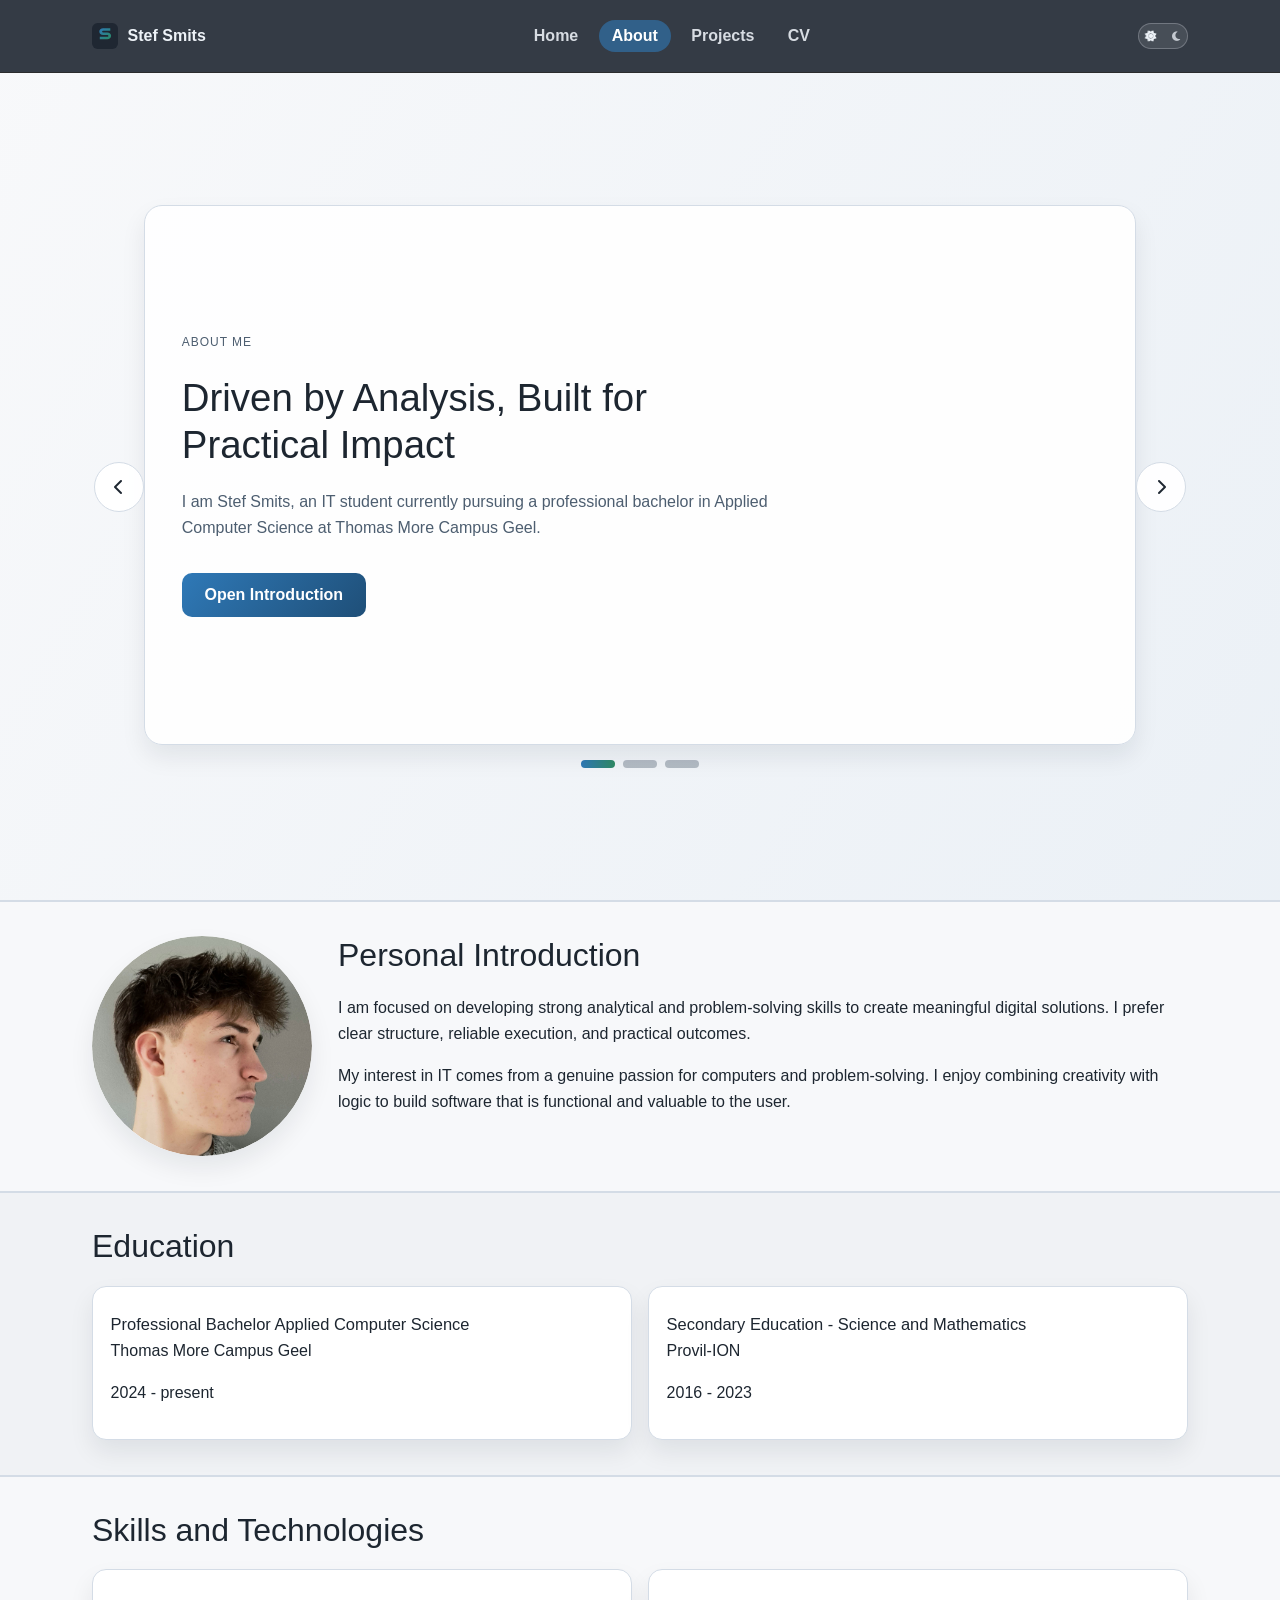
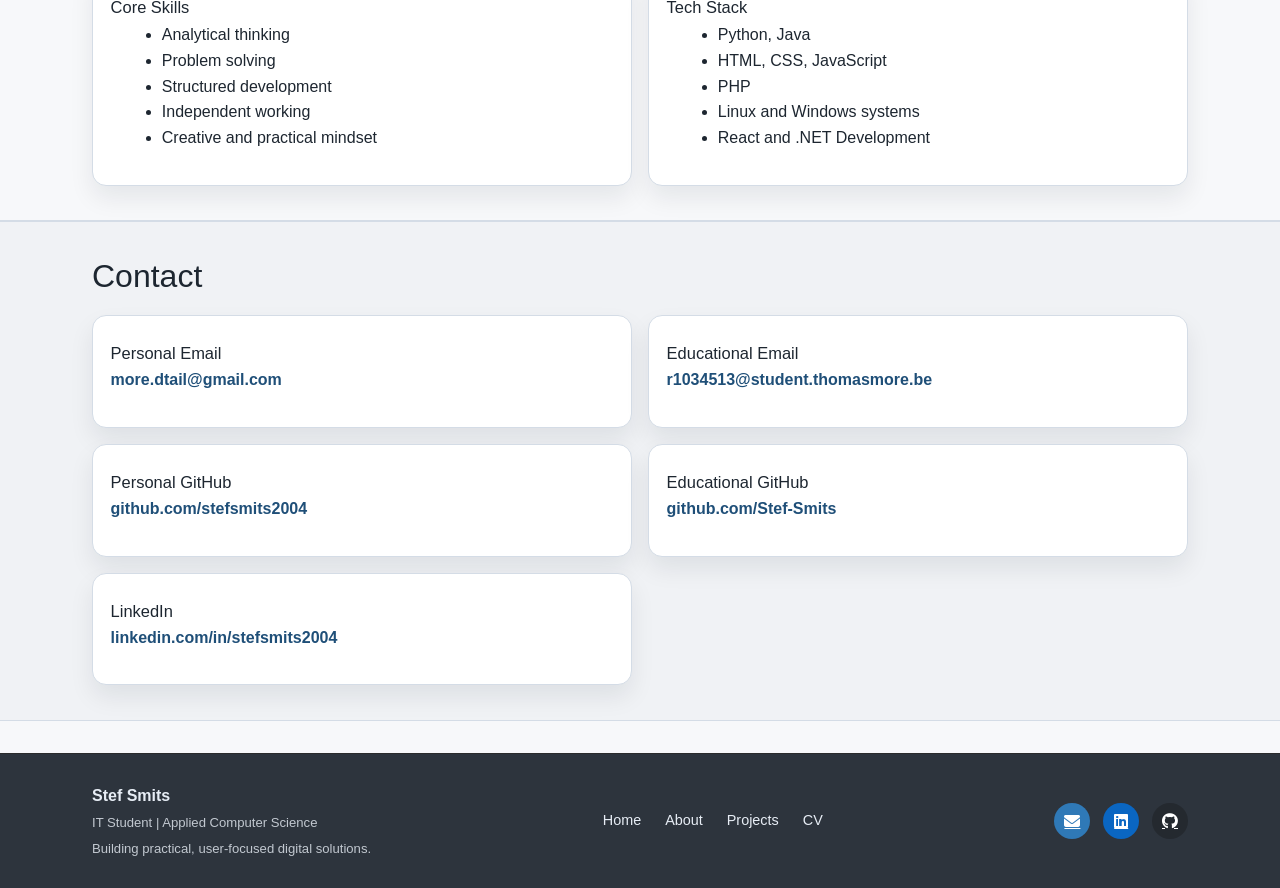
==== about.html @ 67585521 "Portfolio update - fixed theme switcher, footer, buttons, and centered logo" ====
<!doctype html>
<html lang="en" data-theme="light">
<head>
  <meta charset="utf-8" />
  <meta name="viewport" content="width=device-width, initial-scale=1" />
  <meta name="description" content="About Stef Smits, Applied Computer Science student at Thomas More." />
  <title>Portfolio | About</title>
  <link rel="icon" type="image/svg+xml" href="favicon.svg" />
  <link rel="stylesheet" href="https://cdn.jsdelivr.net/npm/bootstrap@5.3.3/dist/css/bootstrap.min.css" />
  <link rel="stylesheet" href="https://cdnjs.cloudflare.com/ajax/libs/font-awesome/6.5.2/css/all.min.css" />
  <link rel="stylesheet" href="css/style.css" />
</head>
<body data-page="about">
  <header class="site-header">
    <div class="container header-inner">
      <a class="brand" href="index.html"><img class="brand-logo" src="favicon.svg" alt="" aria-hidden="true" /><span>Stef Smits</span></a>
      <nav class="site-nav" aria-label="Main navigation">
        <a class="nav-link" data-nav="home" href="index.html">Home</a>
        <a class="nav-link" data-nav="about" href="about.html">About</a>
        <a class="nav-link" data-nav="projects" href="projects.html">Projects</a>
        <a class="nav-link" data-nav="cv" href="cv.html">CV</a>
      </nav>
      <button class="theme-toggle" type="button" aria-label="Toggle dark mode">
        <span class="theme-switch" aria-hidden="true">
          <i class="fa-solid fa-sun"></i>
          <i class="fa-solid fa-moon"></i>
          <span class="theme-thumb"><i class="fa-solid fa-sun theme-thumb-icon" aria-hidden="true"></i></span>
        </span>
      </button>
    </div>
  </header>

  <main>
    <section class="hero hero-slideshow" aria-label="About slideshow" data-slideshow>
      <div class="container">
        <div class="hero-slides">
          <article class="hero-slide is-active" data-slide>
            <p class="hero-kicker">About Me</p>
            <h1 class="hero-title">Driven by Analysis, Built for Practical Impact</h1>
            <p class="hero-text">I am Stef Smits, an IT student currently pursuing a professional bachelor in Applied Computer Science at Thomas More Campus Geel.</p>
            <div class="hero-actions">
              <a class="button-link" href="#intro">Open Introduction</a>
            </div>
          </article>
          <article class="hero-slide" data-slide>
            <p class="hero-kicker">Education</p>
            <h2 class="hero-title">Academic and Technical Growth</h2>
            <p class="hero-text">Explore my educational background, technical foundation, and core working strengths.</p>
            <div class="hero-actions">
              <a class="button-link" href="#education">Go to Education</a>
              <a class="button-link button-link-secondary" href="#skills">Go to Skills</a>
            </div>
          </article>
          <article class="hero-slide" data-slide>
            <p class="hero-kicker">Contact</p>
            <h2 class="hero-title">Personal and School Contact Details</h2>
            <p class="hero-text">All key contact information is available with both personal and educational channels included.</p>
            <div class="hero-actions">
              <a class="button-link" href="#contact">Go to Contact</a>
            </div>
          </article>
        </div>

        <button class="slide-arrow slide-arrow-left" type="button" aria-label="Previous slide" data-slide-prev>
          <i class="fa-solid fa-chevron-left" aria-hidden="true"></i>
        </button>
        <button class="slide-arrow slide-arrow-right" type="button" aria-label="Next slide" data-slide-next>
          <i class="fa-solid fa-chevron-right" aria-hidden="true"></i>
        </button>

        <div class="slide-dots" role="tablist" aria-label="Slideshow navigation">
          <button class="slide-dot is-active" type="button" data-slide-to="0" aria-label="Go to slide 1"></button>
          <button class="slide-dot" type="button" data-slide-to="1" aria-label="Go to slide 2"></button>
          <button class="slide-dot" type="button" data-slide-to="2" aria-label="Go to slide 3"></button>
        </div>
      </div>
    </section>

    <section class="section section-blue" id="intro">
      <div class="container profile-layout">
        <div class="profile-image-wrap">
          <img class="profile-image" src="assets/images/profile.jpg" alt="Profile photo of Stef Smits" />
        </div>
        <div class="profile-content">
          <h2 class="section-title">Personal Introduction</h2>
          <p>I am focused on developing strong analytical and problem-solving skills to create meaningful digital solutions. I prefer clear structure, reliable execution, and practical outcomes.</p>
          <p>My interest in IT comes from a genuine passion for computers and problem-solving. I enjoy combining creativity with logic to build software that is functional and valuable to the user.</p>
        </div>
      </div>
    </section>

    <section class="section section-green" id="education">
      <div class="container">
        <h2 class="section-title">Education</h2>
        <div class="grid grid-2">
          <article class="card">
            <h3>Professional Bachelor Applied Computer Science</h3>
            <p>Thomas More Campus Geel</p>
            <p>2024 - present</p>
          </article>
          <article class="card">
            <h3>Secondary Education - Science and Mathematics</h3>
            <p>Provil-ION</p>
            <p>2016 - 2023</p>
          </article>
        </div>
      </div>
    </section>

    <section class="section section-blue" id="skills">
      <div class="container">
        <h2 class="section-title">Skills and Technologies</h2>
        <div class="grid grid-2">
          <article class="card">
            <h3>Core Skills</h3>
            <ul class="clean-list">
              <li>Analytical thinking</li>
              <li>Problem solving</li>
              <li>Structured development</li>
              <li>Independent working</li>
              <li>Creative and practical mindset</li>
            </ul>
          </article>
          <article class="card">
            <h3>Tech Stack</h3>
            <ul class="clean-list">
              <li>Python, Java</li>
              <li>HTML, CSS, JavaScript</li>
              <li>PHP</li>
              <li>Linux and Windows systems</li>
              <li>React and .NET Development</li>
            </ul>
          </article>
        </div>
      </div>
    </section>

    <section class="section section-green" id="contact">
      <div class="container">
        <h2 class="section-title">Contact</h2>
        <div class="grid grid-2">
          <article class="card">
            <h3>Personal Email</h3>
            <p><a class="text-link" href="mailto:more.dtail@gmail.com">more.dtail@gmail.com</a></p>
          </article>
          <article class="card">
            <h3>Educational Email</h3>
            <p><a class="text-link" href="mailto:r1034513@student.thomasmore.be">r1034513@student.thomasmore.be</a></p>
          </article>
          <article class="card">
            <h3>Personal GitHub</h3>
            <p><a class="text-link" href="https://github.com/stefsmits2004" target="_blank" rel="noopener noreferrer">github.com/stefsmits2004</a></p>
          </article>
          <article class="card">
            <h3>Educational GitHub</h3>
            <p><a class="text-link" href="https://github.com/Stef-Smits" target="_blank" rel="noopener noreferrer">github.com/Stef-Smits</a></p>
          </article>
          <article class="card">
            <h3>LinkedIn</h3>
            <p><a class="text-link" href="https://www.linkedin.com/in/stefsmits2004" target="_blank" rel="noopener noreferrer">linkedin.com/in/stefsmits2004</a></p>
          </article>
        </div>
      </div>
    </section>
  </main>

  <footer class="site-footer">
    <div class="container footer-inner">
      <div class="footer-brand">
        <p class="footer-title">Stef Smits</p>
        <p class="footer-subtitle">IT Student | Applied Computer Science</p>
        <p class="footer-meta">Building practical, user-focused digital solutions.</p>
      </div>
      <div class="footer-links">
        <a href="index.html">Home</a>
        <a href="about.html">About</a>
        <a href="projects.html">Projects</a>
        <a href="cv.html">CV</a>
      </div>
      <div class="footer-social">
        <a class="footer-icon-link" href="mailto:more.dtail@gmail.com" aria-label="Email" title="Email"><i class="fa-solid fa-envelope" aria-hidden="true"></i></a>
        <a class="footer-icon-link" href="https://www.linkedin.com/in/stefsmits2004" target="_blank" rel="noopener noreferrer" aria-label="LinkedIn" title="LinkedIn"><i class="fa-brands fa-linkedin" aria-hidden="true"></i></a>
        <a class="footer-icon-link" href="https://github.com/stefsmits2004" target="_blank" rel="noopener noreferrer" aria-label="GitHub" title="GitHub"><i class="fa-brands fa-github" aria-hidden="true"></i></a>
      </div>
    </div>
  </footer>

  <script src="https://cdn.jsdelivr.net/npm/bootstrap@5.3.3/dist/js/bootstrap.bundle.min.js"></script>
  <script src="js/app.js"></script>
</body>
</html>
---- css/style.css ----
:root {
  --header-height: 72px;
  --bg: #f7f8fa;
  --bg-soft: #f0f2f5;
  --surface: #ffffff;
  --text: #1d2630;
  --text-soft: #4d5e70;
  --border: #d4dce6;
  --primary: #2f79b7;
  --primary-deep: #1f4f78;
  --accent: #2f8a64;
  --accent-deep: #1f5f46;
  --nav-bg: #343b45;
  --nav-text: #eef3f8;
  --footer-bg: #2d343d;
  --footer-text: #e7edf5;
  --shadow: 0 12px 24px rgba(16, 28, 40, 0.08);
}

[data-theme="dark"] {
  --bg: #181c22;
  --bg-soft: #20252d;
  --surface: #252c36;
  --text: #edf2f8;
  --text-soft: #bac7d6;
  --border: #364556;
  --primary: #7cb8e5;
  --primary-deep: #4f8fbd;
  --accent: #7dcdaa;
  --accent-deep: #4ba07a;
  --nav-bg: #222933;
  --nav-text: #e8eff8;
  --footer-bg: #1f252d;
  --footer-text: #dde7f2;
  --shadow: 0 14px 28px rgba(0, 0, 0, 0.35);
}

* {
  box-sizing: border-box;
  margin: 0;
  padding: 0;
}

html {
  scroll-behavior: smooth;
}

body {
  font-family: "Open Sans", "Segoe UI", sans-serif;
  background: var(--bg);
  color: var(--text);
  line-height: 1.62;
}

.container {
  width: min(1120px, 94vw);
  margin: 0 auto;
}

.site-header {
  position: sticky;
  top: 0;
  z-index: 100;
  background: var(--nav-bg);
  border-bottom: 1px solid color-mix(in srgb, var(--nav-text) 18%, #000);
  backdrop-filter: blur(8px);
}

.header-inner {
  min-height: var(--header-height);
  display: flex;
  align-items: center;
  justify-content: space-between;
  gap: 1rem;
}

.brand {
  text-decoration: none;
  display: inline-flex;
  align-items: center;
  gap: 0.6rem;
  color: var(--nav-text);
  font-family: "Montserrat", "Segoe UI", sans-serif;
  font-weight: 700;
}

.brand-logo {
  width: 26px;
  height: 26px;
  display: block;
}

.site-nav {
  display: flex;
  align-items: center;
  gap: 0.45rem;
  flex-wrap: wrap;
}

.nav-link {
  text-decoration: none;
  color: color-mix(in srgb, var(--nav-text) 88%, transparent);
  font-weight: 600;
  line-height: 1.2;
  white-space: nowrap;
  padding: 0.42rem 0.82rem;
  border-radius: 999px;
  transition: background 0.2s ease, color 0.2s ease;
}

.nav-link:hover,
.nav-link.is-active {
  color: #ffffff;
  background: color-mix(in srgb, var(--primary) 60%, transparent);
}

.theme-toggle {
  border: 0;
  padding: 0;
  background: transparent;
  display: inline-flex;
  align-items: center;
  justify-content: center;
  cursor: pointer;
}

.theme-switch {
  width: 50px;
  height: 26px;
  border-radius: 999px;
  border: 1px solid color-mix(in srgb, var(--nav-text) 25%, transparent);
  background: color-mix(in srgb, var(--nav-text) 10%, transparent);
  display: inline-flex;
  align-items: center;
  justify-content: space-between;
  padding: 0 5px;
  position: relative;
}

.theme-switch > i {
  width: 12px;
  font-size: 0.68rem;
  text-align: center;
  line-height: 1;
  color: color-mix(in srgb, var(--nav-text) 75%, transparent);
}

.theme-thumb {
  position: absolute;
  left: 2px;
  top: 2px;
  width: 20px;
  height: 20px;
  border-radius: 50%;
  border: 0;
  background: transparent;
  color: var(--nav-text);
  display: inline-flex;
  align-items: center;
  justify-content: center;
  box-shadow: none;
  transition: transform 0.2s ease, color 0.2s ease;
}

.theme-thumb-icon {
  width: 1em;
  font-size: 0.68rem;
  line-height: 1;
  text-align: center;
}

.theme-toggle.is-dark .theme-thumb {
  transform: translateX(24px);
  background: transparent;
  color: var(--nav-text);
}

.theme-toggle:focus-visible,
.nav-link:focus-visible,
.button-link:focus-visible,
.text-link:focus-visible,
.footer-icon-link:focus-visible,
.slide-arrow:focus-visible,
.slide-dot:focus-visible {
  outline: none;
}

.hero {
  padding: 2.5rem 0;
  border-bottom: 1px solid var(--border);
  background: linear-gradient(120deg, color-mix(in srgb, var(--bg) 92%, #fff), color-mix(in srgb, var(--primary) 6%, var(--bg)));
}

.hero-slideshow {
  min-height: calc(100vh - var(--header-height));
  display: grid;
  align-items: center;
  position: relative;
}

.hero-slideshow .container {
  position: relative;
  padding-inline: 4rem;
}

.hero-slides {
  position: relative;
  background: color-mix(in srgb, var(--surface) 92%, transparent);
  border: 1px solid var(--border);
  border-radius: 18px;
  box-shadow: var(--shadow);
  overflow: hidden;
  min-height: min(540px, calc(100vh - 150px));
}

.hero-slide {
  position: absolute;
  inset: 0;
  padding: clamp(1.4rem, 3vw, 2.3rem);
  opacity: 0;
  transform: translateX(26px);
  transition: opacity 0.42s ease, transform 0.42s ease;
  display: grid;
  align-content: center;
}

.hero-slide.is-active {
  opacity: 1;
  transform: translateX(0);
  z-index: 1;
}

.hero-kicker {
  color: var(--text-soft);
  text-transform: uppercase;
  letter-spacing: 0.08em;
  font-size: 0.75rem;
}

.hero-title {
  margin-top: 0.45rem;
  font-family: "Montserrat", "Segoe UI", sans-serif;
  font-size: clamp(1.7rem, 3vw, 2.45rem);
  line-height: 1.22;
  max-width: 26ch;
}

.hero-text {
  margin-top: 0.75rem;
  max-width: 68ch;
  color: var(--text-soft);
}

.hero-actions {
  margin-top: 1.05rem;
  display: flex;
  align-items: stretch;
  flex-wrap: wrap;
  gap: 0.7rem;
}

.hero-actions .button-link {
  min-width: 11.5rem;
  text-align: center;
}

.slide-arrow {
  position: absolute;
  top: 50%;
  transform: translateY(-50%);
  width: 50px;
  height: 50px;
  border-radius: 50%;
  border: 1px solid var(--border);
  background: color-mix(in srgb, var(--surface) 96%, transparent);
  color: var(--text);
  display: grid;
  place-items: center;
  cursor: pointer;
  z-index: 5;
}

.slide-arrow:hover {
  background: var(--surface);
}

.slide-arrow-left {
  left: 0.9rem;
}

.slide-arrow-right {
  right: 0.9rem;
}

.slide-dots {
  margin-top: 0.95rem;
  display: flex;
  justify-content: center;
  gap: 0.5rem;
}

.slide-dot {
  width: 34px;
  height: 8px;
  border-radius: 999px;
  border: 0;
  background: color-mix(in srgb, var(--text-soft) 38%, transparent);
  cursor: pointer;
}

.slide-dot.is-active {
  background: linear-gradient(90deg, var(--primary), var(--accent));
}

.section {
  padding: 2.15rem 0;
  border-top: 1px solid var(--border);
  border-bottom: 1px solid var(--border);
}

.section-blue {
  background: var(--bg);
}

.section-green {
  background: var(--bg-soft);
}

.section-title,
.hero-title,
.card h3,
.project-template h3,
.cv-block h2,
.cv-block h3 {
  color: var(--text);
}

.section-title {
  margin-bottom: 1.25rem;
}

.grid {
  display: grid;
  gap: 1rem;
}

.grid-2 {
  grid-template-columns: repeat(2, minmax(0, 1fr));
}

.grid-3 {
  grid-template-columns: repeat(3, minmax(0, 1fr));
}

.card,
.project-template {
  background: var(--surface);
  border: 1px solid var(--border);
  border-radius: 14px;
  box-shadow: var(--shadow);
  padding: 1.1rem;
}

.card h3,
.project-template h3,
.cv-block h3 {
  margin-top: 0.65rem;
  margin-bottom: 0.22rem;
  font-size: 1.03rem;
}

.card p,
.card li,
.project-template p,
.project-template li,
.cv-block p,
.cv-block li,
.cv-block strong {
  color: var(--text);
}

.text-link {
  color: var(--primary-deep);
  text-decoration: none;
  font-weight: 700;
}

.text-link:hover {
  color: var(--primary);
  text-decoration: underline;
}

.button-link {
  display: inline-block;
  text-decoration: none;
  border-radius: 10px;
  padding: 0.56rem 0.95rem;
  border: 0;
  background: linear-gradient(130deg, var(--primary), var(--primary-deep));
  color: #ffffff;
  font-weight: 700;
  transition: filter 0.2s ease, transform 0.2s ease;
}

.button-link:hover {
  filter: brightness(1.05);
  transform: translateY(-1px);
}

.button-link:focus-visible {
  outline: none;
}

.button-link-secondary {
  background: linear-gradient(130deg, var(--accent), var(--accent-deep));
}

.button-compact {
  display: inline-block !important;
  min-width: auto !important;
  text-align: left;
}

.profile-layout {
  display: grid;
  grid-template-columns: 230px 1fr;
  gap: 1rem;
  align-items: start;
}

.profile-image-wrap {
  width: 220px;
  aspect-ratio: 1 / 1;
  border-radius: 50%;
  overflow: hidden;
  background: var(--surface);
  box-shadow: var(--shadow);
}

.profile-image {
  width: 100%;
  height: 100%;
  object-fit: cover;
  object-position: center;
  display: block;
  border-radius: 50%;
}

.cv-sheet {
  display: grid;
  grid-template-columns: 300px 1fr;
  gap: 1rem;
  align-items: start;
}

.cv-sidebar,
.cv-main {
  display: grid;
  gap: 0.9rem;
}

.cv-photo-wrap {
  width: 170px;
  aspect-ratio: 1 / 1;
  margin: 0 auto;
  border-radius: 50%;
  overflow: hidden;
  background: var(--surface);
}

.cv-block i {
  color: var(--text);
}

.cv-block .text-link,
.cv-block .text-link:hover {
  color: var(--text);
  text-decoration: none;
  font-weight: 600;
}

.language-list {
  list-style: none;
  display: grid;
  gap: 0.5rem;
}

.language-list li {
  display: flex;
  align-items: center;
  justify-content: space-between;
  gap: 0.75rem;
}

.level-dots {
  display: inline-flex;
  gap: 0.3rem;
}

.dot {
  width: 11px;
  height: 11px;
  border-radius: 50%;
  border: 1px solid var(--border);
}

.dot.is-filled {
  border-color: color-mix(in srgb, var(--accent) 72%, var(--primary));
  background: linear-gradient(130deg, var(--primary), var(--accent));
}

.clean-list,
.content-list {
  margin-left: 1.2rem;
}

.project-image {
  width: 100%;
  max-width: 520px;
  border-radius: 12px;
  border: 1px solid var(--border);
  margin-bottom: 0.85rem;
}

.site-footer {
  margin-top: 2rem;
  background: var(--footer-bg);
  color: var(--footer-text);
  border-top: 1px solid color-mix(in srgb, var(--footer-text) 18%, #000);
  padding: 1.8rem 0;
}

.footer-inner {
  display: grid;
  grid-template-columns: auto 1fr auto;
  align-items: center;
  gap: 2rem;
  flex-wrap: wrap;
}

.footer-brand {
  display: grid;
  gap: 0.25rem;
  flex: 0;
}

.footer-title {
  margin: 0;
  font-weight: 700;
  font-size: 1rem;
}

.footer-subtitle,
.footer-meta {
  margin: 0;
  font-size: 0.82rem;
  color: color-mix(in srgb, var(--footer-text) 80%, transparent);
}

.footer-links {
  display: flex;
  align-items: center;
  justify-content: center;
  gap: 1.5rem;
  flex-wrap: wrap;
}

.footer-links a {
  text-decoration: none;
  color: var(--footer-text);
  font-weight: 500;
  font-size: 0.9rem;
  transition: color 0.2s ease;
}

.footer-links a:hover {
  color: #ffffff;
}

.footer-contact {
  display: none;
}

.footer-social {
  display: flex;
  align-items: center;
  gap: 0.8rem;
}

.footer-icon-link {
  width: 36px;
  height: 36px;
  border-radius: 50%;
  border: 0;
  color: #ffffff;
  display: inline-grid;
  place-items: center;
  transition: transform 0.2s ease, background 0.2s ease;
}

.footer-social .footer-icon-link:nth-child(1) {
  background: #2f79b7;
}

.footer-social .footer-icon-link:nth-child(2) {
  background: #0a66c2;
}

.footer-social .footer-icon-link:nth-child(3) {
  background: #24292f;
}

.footer-icon-link:hover {
  transform: translateY(-1px);
  background: color-mix(in srgb, var(--primary) 82%, #000);
}

@media (max-width: 920px) {
  .grid-3,
  .grid-2,
  .profile-layout,
  .cv-sheet {
    grid-template-columns: 1fr;
  }

  .footer-inner {
    gap: 1rem;
  }

  .profile-image-wrap,
  .cv-photo-wrap {
    margin: 0 auto;
  }

  .hero-slides {
    min-height: 430px;
  }

  .slide-arrow {
    top: auto;
    bottom: 14px;
    transform: none;
  }

  .slide-arrow-left {
    left: 14px;
  }

  .slide-arrow-right {
    right: 14px;
  }
}

@media (max-width: 640px) {
  .header-inner {
    min-height: 76px;
    flex-wrap: wrap;
    padding: 0.4rem 0;
  }

  .site-nav {
    width: 100%;
    overflow-x: auto;
    padding-bottom: 0.1rem;
  }

  .hero-title {
    max-width: none;
  }

  .hero-slides {
    min-height: 470px;
  }

  .hero-slideshow .container {
    padding-inline: 0.8rem;
  }
}

@media (prefers-reduced-motion: reduce) {
  html {
    scroll-behavior: auto;
  }

  * {
    transition: none !important;
    animation: none !important;
  }
}
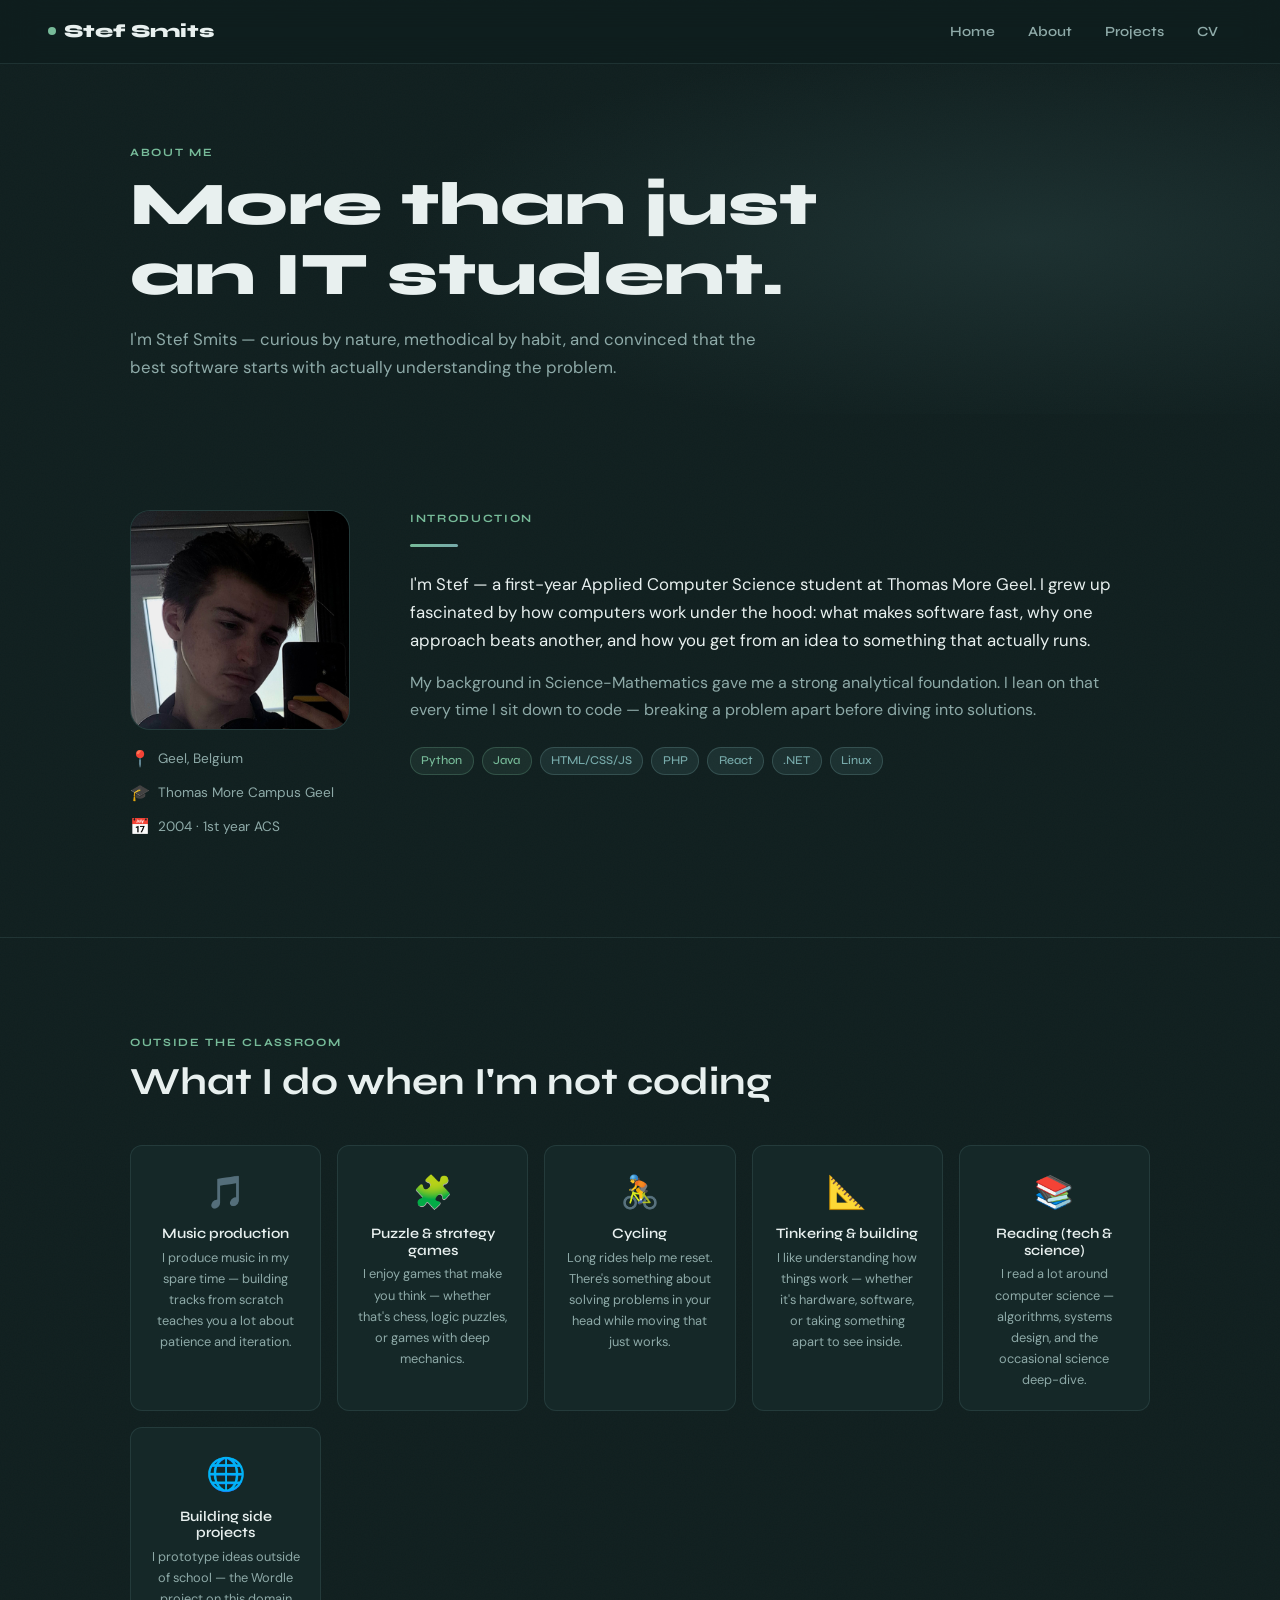
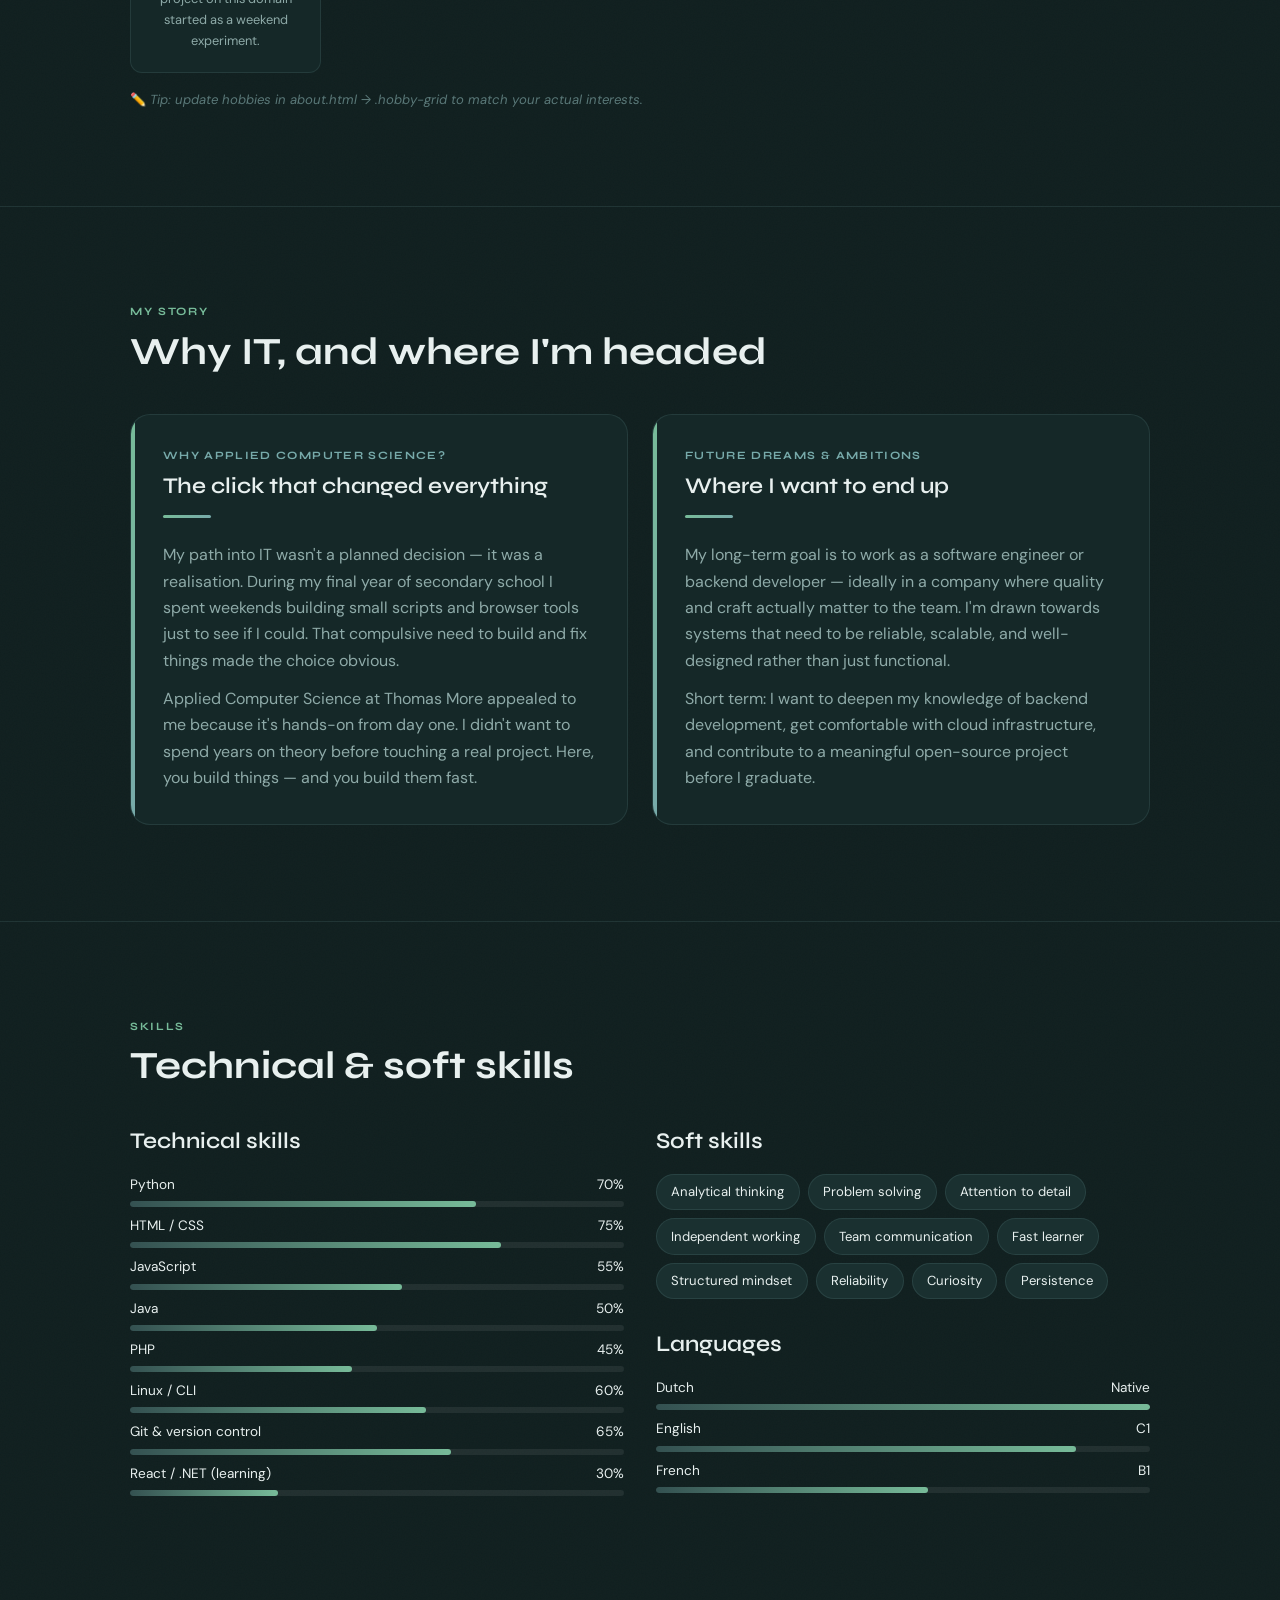
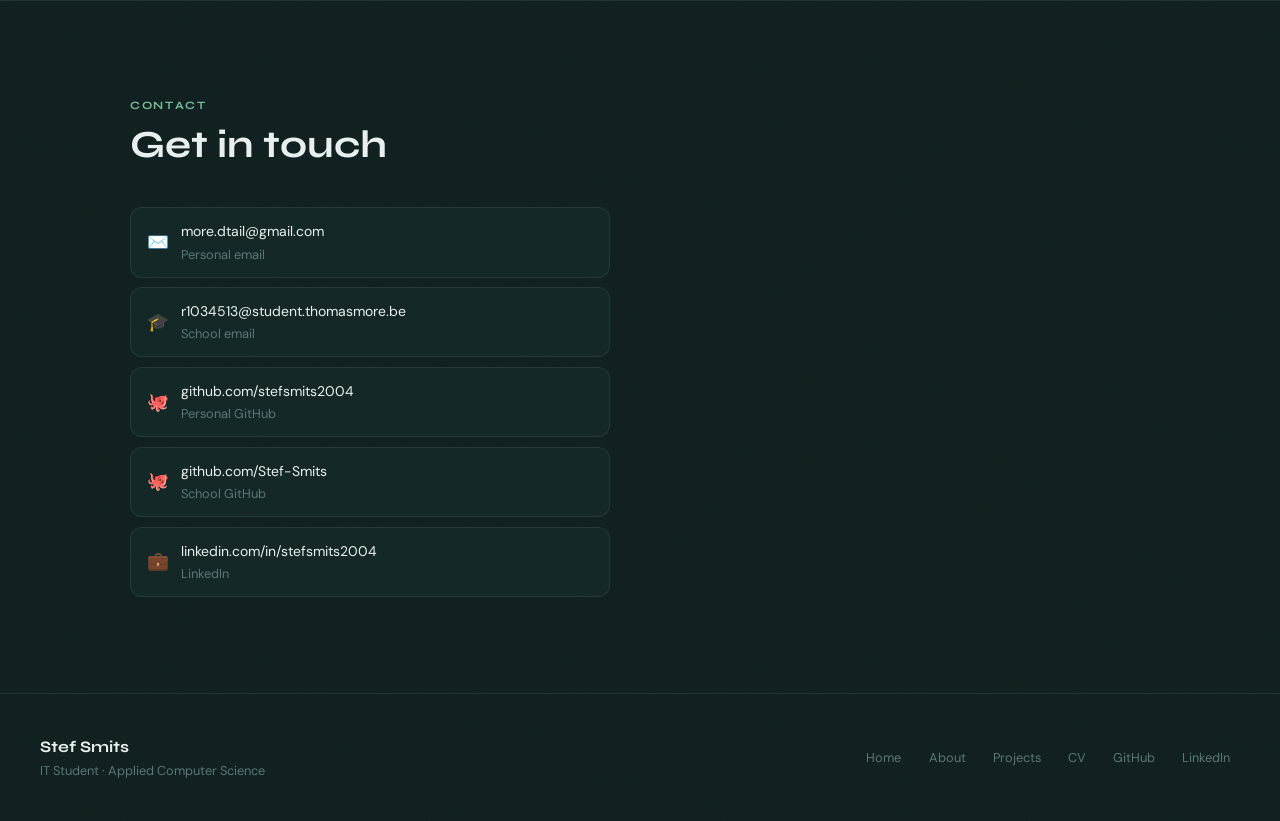
==== commit e0f4a678: "Update" ====
--- a/about.html
+++ b/about.html
@@ -1,192 +1,501 @@
-<!doctype html>
-<html lang="en" data-theme="light">
+<!DOCTYPE html>
+<html lang="en">
 <head>
-  <meta charset="utf-8" />
-  <meta name="viewport" content="width=device-width, initial-scale=1" />
-  <meta name="description" content="About Stef Smits, Applied Computer Science student at Thomas More." />
-  <title>Portfolio | About</title>
-  <link rel="icon" type="image/svg+xml" href="favicon.svg" />
-  <link rel="stylesheet" href="https://cdn.jsdelivr.net/npm/bootstrap@5.3.3/dist/css/bootstrap.min.css" />
-  <link rel="stylesheet" href="https://cdnjs.cloudflare.com/ajax/libs/font-awesome/6.5.2/css/all.min.css" />
+  <meta charset="UTF-8" />
+  <meta name="viewport" content="width=device-width, initial-scale=1.0" />
+  <title>About — Stef Smits</title>
+  <meta name="description" content="About Stef Smits — background, hobbies, ambitions and skills." />
+  <link rel="icon" href="assets/images/favicon.svg" type="image/svg+xml" />
   <link rel="stylesheet" href="css/style.css" />
+  <style>
+    /* ── Page hero ───────────────────────────────── */
+    .page-hero {
+      padding: clamp(3rem, 8vw, 5rem) 0 2rem;
+      position: relative;
+      overflow: hidden;
+    }
+    .page-hero::before {
+      content: '';
+      position: absolute;
+      inset: 0;
+      background: radial-gradient(ellipse 70% 80% at 80% 50%, rgba(52,81,81,0.35) 0%, transparent 70%);
+      pointer-events: none;
+    }
+    .page-hero .label { margin-bottom: 0.5rem; }
+    .page-hero h1 { max-width: 16ch; }
+
+    /* ── Profile grid ────────────────────────────── */
+    .profile-grid {
+      display: grid;
+      grid-template-columns: 240px 1fr;
+      gap: 2.5rem;
+      align-items: start;
+    }
+    @media (max-width: 700px) {
+      .profile-grid { grid-template-columns: 1fr; }
+      .profile-photo-col { display: flex; justify-content: center; }
+    }
+
+    .profile-photo {
+      width: 220px; height: 220px;
+      border-radius: var(--radius-lg);
+      overflow: hidden;
+      background: var(--bg-card);
+      border: 1px solid var(--border);
+      display: flex;
+      align-items: center;
+      justify-content: center;
+      font-size: 4rem;
+    }
+    .profile-photo img {
+      width: 100%; height: 100%;
+      object-fit: cover;
+    }
+
+    .profile-meta {
+      display: flex;
+      flex-direction: column;
+      gap: 0.5rem;
+      margin-top: 1rem;
+    }
+    .profile-meta-item {
+      display: flex;
+      align-items: center;
+      gap: 0.5rem;
+      font-size: 0.85rem;
+      color: var(--text-muted);
+    }
+    .profile-meta-item span:first-child { font-size: 1rem; }
+
+    /* ── Two-col content ─────────────────────────── */
+    .two-col {
+      display: grid;
+      grid-template-columns: 1fr 1fr;
+      gap: 1.5rem;
+    }
+    @media (max-width: 680px) {
+      .two-col { grid-template-columns: 1fr; }
+    }
+
+    /* ── Hobby cards ─────────────────────────────── */
+    .hobby-grid {
+      display: grid;
+      grid-template-columns: repeat(auto-fill, minmax(180px, 1fr));
+      gap: 1rem;
+    }
+    .hobby-card {
+      background: var(--bg-card);
+      border: 1px solid var(--border);
+      border-radius: var(--radius);
+      padding: 1.25rem;
+      text-align: center;
+      transition: border-color var(--transition), transform var(--transition);
+    }
+    .hobby-card:hover {
+      border-color: var(--border-glow);
+      transform: translateY(-3px);
+    }
+    .hobby-icon { font-size: 2rem; margin-bottom: 0.5rem; }
+    .hobby-card h4 { font-size: 0.9rem; color: var(--text); }
+    .hobby-card p  { font-size: 0.8rem; margin: 0.25rem 0 0; max-width: none; }
+
+    /* ── Skills section ──────────────────────────── */
+    .skills-grid {
+      display: grid;
+      grid-template-columns: 1fr 1fr;
+      gap: 2rem;
+    }
+    @media (max-width: 680px) {
+      .skills-grid { grid-template-columns: 1fr; }
+    }
+
+    .skills-block h3 { margin-bottom: 1.25rem; }
+
+    /* ── Soft skill pills ────────────────────────── */
+    .soft-pills {
+      display: flex;
+      flex-wrap: wrap;
+      gap: 0.5rem;
+    }
+    .soft-pill {
+      padding: 0.4rem 0.9rem;
+      background: var(--bg-card-2);
+      border: 1px solid var(--border);
+      border-radius: 99px;
+      font-size: 0.82rem;
+      color: var(--text);
+      transition: border-color var(--transition), color var(--transition);
+    }
+    .soft-pill:hover { border-color: var(--green); color: var(--green); }
+
+    /* ── Why / Ambition cards ─────────────────────── */
+    .story-card {
+      background: var(--bg-card);
+      border: 1px solid var(--border);
+      border-radius: var(--radius-lg);
+      padding: 2rem;
+      position: relative;
+      overflow: hidden;
+    }
+    .story-card::before {
+      content: '';
+      position: absolute;
+      top: 0; left: 0;
+      width: 4px; height: 100%;
+      background: linear-gradient(180deg, var(--green), var(--cyan));
+    }
+    .story-card .qno {
+      font-family: var(--ff-display);
+      font-size: 0.7rem;
+      font-weight: 700;
+      letter-spacing: 0.12em;
+      text-transform: uppercase;
+      color: var(--cyan);
+      margin-bottom: 0.5rem;
+    }
+    .story-card p { max-width: none; }
+
+    /* ── Contact links ───────────────────────────── */
+    .contact-list {
+      display: flex;
+      flex-direction: column;
+      gap: 0.6rem;
+    }
+    .contact-link {
+      display: flex;
+      align-items: center;
+      gap: 0.75rem;
+      padding: 0.75rem 1rem;
+      background: var(--bg-card);
+      border: 1px solid var(--border);
+      border-radius: var(--radius);
+      font-size: 0.875rem;
+      color: var(--text);
+      transition: border-color var(--transition), color var(--transition), transform var(--transition);
+    }
+    .contact-link:hover {
+      border-color: var(--green);
+      color: var(--green);
+      transform: translateX(4px);
+    }
+    .contact-link .ci { font-size: 1.1rem; }
+    .contact-link .cl { color: var(--text-dim); font-size: 0.8rem; display: block; }
+  </style>
 </head>
-<body data-page="about">
-  <header class="site-header">
-    <div class="container header-inner">
-      <a class="brand" href="index.html"><img class="brand-logo" src="favicon.svg" alt="" aria-hidden="true" /><span>Stef Smits</span></a>
-      <nav class="site-nav" aria-label="Main navigation">
-        <a class="nav-link" data-nav="home" href="index.html">Home</a>
-        <a class="nav-link" data-nav="about" href="about.html">About</a>
-        <a class="nav-link" data-nav="projects" href="projects.html">Projects</a>
-        <a class="nav-link" data-nav="cv" href="cv.html">CV</a>
-      </nav>
-      <button class="theme-toggle" type="button" aria-label="Toggle dark mode">
-        <span class="theme-switch" aria-hidden="true">
-          <i class="fa-solid fa-sun"></i>
-          <i class="fa-solid fa-moon"></i>
-          <span class="theme-thumb"><i class="fa-solid fa-sun theme-thumb-icon" aria-hidden="true"></i></span>
-        </span>
-      </button>
+<body>
+
+<!-- ── Navigation ─────────────────────────────── -->
+<nav class="nav">
+  <a href="index.html" class="nav-logo">
+    <span class="nav-logo-dot"></span>
+    Stef Smits
+  </a>
+  <button class="nav-toggle" aria-label="Toggle menu">
+    <span></span><span></span><span></span>
+  </button>
+  <div class="nav-links">
+    <a href="index.html">Home</a>
+    <a href="about.html">About</a>
+    <a href="projects.html">Projects</a>
+    <a href="cv.html">CV</a>
+  </div>
+</nav>
+
+<div class="page-wrap">
+
+  <!-- ── Page Hero ──────────────────────────────── -->
+  <div class="page-hero">
+    <div class="container">
+      <p class="label fade-up">About Me</p>
+      <h1 class="fade-up delay-1">More than just<br/>an IT student.</h1>
+      <p class="fade-up delay-2" style="font-size:1.05rem; margin-top:1rem; max-width:55ch;">
+        I'm Stef Smits — curious by nature, methodical by habit, and convinced that the best software
+        starts with actually understanding the problem.
+      </p>
     </div>
-  </header>
-
-  <main>
-    <section class="hero hero-slideshow" aria-label="About slideshow" data-slideshow>
-      <div class="container">
-        <div class="hero-slides">
-          <article class="hero-slide is-active" data-slide>
-            <p class="hero-kicker">About Me</p>
-            <h1 class="hero-title">Driven by Analysis, Built for Practical Impact</h1>
-            <p class="hero-text">I am Stef Smits, an IT student currently pursuing a professional bachelor in Applied Computer Science at Thomas More Campus Geel.</p>
-            <div class="hero-actions">
-              <a class="button-link" href="#intro">Open Introduction</a>
+  </div>
+
+  <!-- ── Profile intro ──────────────────────────── -->
+  <section class="section" id="intro">
+    <div class="container">
+      <div class="profile-grid">
+        <div class="profile-photo-col">
+          <div>
+            <div class="profile-photo">
+              <!-- Replace with your actual photo -->
+              <img
+                src="assets/images/profile.jpg"
+                alt="Stef Smits"
+                onerror="this.style.display='none'; this.parentElement.textContent='🧑‍💻';"
+              />
             </div>
-          </article>
-          <article class="hero-slide" data-slide>
-            <p class="hero-kicker">Education</p>
-            <h2 class="hero-title">Academic and Technical Growth</h2>
-            <p class="hero-text">Explore my educational background, technical foundation, and core working strengths.</p>
-            <div class="hero-actions">
-              <a class="button-link" href="#education">Go to Education</a>
-              <a class="button-link button-link-secondary" href="#skills">Go to Skills</a>
+            <!-- ↓ Fill in your details -->
+            <div class="profile-meta">
+              <div class="profile-meta-item"><span>📍</span><span>Geel, Belgium</span></div>
+              <div class="profile-meta-item"><span>🎓</span><span>Thomas More Campus Geel</span></div>
+              <div class="profile-meta-item"><span>📅</span><span>2004 · 1st year ACS</span></div>
             </div>
-          </article>
-          <article class="hero-slide" data-slide>
-            <p class="hero-kicker">Contact</p>
-            <h2 class="hero-title">Personal and School Contact Details</h2>
-            <p class="hero-text">All key contact information is available with both personal and educational channels included.</p>
-            <div class="hero-actions">
-              <a class="button-link" href="#contact">Go to Contact</a>
-            </div>
-          </article>
-        </div>
-
-        <button class="slide-arrow slide-arrow-left" type="button" aria-label="Previous slide" data-slide-prev>
-          <i class="fa-solid fa-chevron-left" aria-hidden="true"></i>
-        </button>
-        <button class="slide-arrow slide-arrow-right" type="button" aria-label="Next slide" data-slide-next>
-          <i class="fa-solid fa-chevron-right" aria-hidden="true"></i>
-        </button>
-
-        <div class="slide-dots" role="tablist" aria-label="Slideshow navigation">
-          <button class="slide-dot is-active" type="button" data-slide-to="0" aria-label="Go to slide 1"></button>
-          <button class="slide-dot" type="button" data-slide-to="1" aria-label="Go to slide 2"></button>
-          <button class="slide-dot" type="button" data-slide-to="2" aria-label="Go to slide 3"></button>
-        </div>
-      </div>
-    </section>
-
-    <section class="section section-blue" id="intro">
-      <div class="container profile-layout">
-        <div class="profile-image-wrap">
-          <img class="profile-image" src="assets/images/profile.jpg" alt="Profile photo of Stef Smits" />
-        </div>
-        <div class="profile-content">
-          <h2 class="section-title">Personal Introduction</h2>
-          <p>I am focused on developing strong analytical and problem-solving skills to create meaningful digital solutions. I prefer clear structure, reliable execution, and practical outcomes.</p>
-          <p>My interest in IT comes from a genuine passion for computers and problem-solving. I enjoy combining creativity with logic to build software that is functional and valuable to the user.</p>
-        </div>
-      </div>
-    </section>
-
-    <section class="section section-green" id="education">
-      <div class="container">
-        <h2 class="section-title">Education</h2>
-        <div class="grid grid-2">
-          <article class="card">
-            <h3>Professional Bachelor Applied Computer Science</h3>
-            <p>Thomas More Campus Geel</p>
-            <p>2024 - present</p>
-          </article>
-          <article class="card">
-            <h3>Secondary Education - Science and Mathematics</h3>
-            <p>Provil-ION</p>
-            <p>2016 - 2023</p>
-          </article>
-        </div>
-      </div>
-    </section>
-
-    <section class="section section-blue" id="skills">
-      <div class="container">
-        <h2 class="section-title">Skills and Technologies</h2>
-        <div class="grid grid-2">
-          <article class="card">
-            <h3>Core Skills</h3>
-            <ul class="clean-list">
-              <li>Analytical thinking</li>
-              <li>Problem solving</li>
-              <li>Structured development</li>
-              <li>Independent working</li>
-              <li>Creative and practical mindset</li>
-            </ul>
-          </article>
-          <article class="card">
-            <h3>Tech Stack</h3>
-            <ul class="clean-list">
-              <li>Python, Java</li>
-              <li>HTML, CSS, JavaScript</li>
-              <li>PHP</li>
-              <li>Linux and Windows systems</li>
-              <li>React and .NET Development</li>
-            </ul>
-          </article>
-        </div>
-      </div>
-    </section>
-
-    <section class="section section-green" id="contact">
-      <div class="container">
-        <h2 class="section-title">Contact</h2>
-        <div class="grid grid-2">
-          <article class="card">
-            <h3>Personal Email</h3>
-            <p><a class="text-link" href="mailto:more.dtail@gmail.com">more.dtail@gmail.com</a></p>
-          </article>
-          <article class="card">
-            <h3>Educational Email</h3>
-            <p><a class="text-link" href="mailto:r1034513@student.thomasmore.be">r1034513@student.thomasmore.be</a></p>
-          </article>
-          <article class="card">
-            <h3>Personal GitHub</h3>
-            <p><a class="text-link" href="https://github.com/stefsmits2004" target="_blank" rel="noopener noreferrer">github.com/stefsmits2004</a></p>
-          </article>
-          <article class="card">
-            <h3>Educational GitHub</h3>
-            <p><a class="text-link" href="https://github.com/Stef-Smits" target="_blank" rel="noopener noreferrer">github.com/Stef-Smits</a></p>
-          </article>
-          <article class="card">
-            <h3>LinkedIn</h3>
-            <p><a class="text-link" href="https://www.linkedin.com/in/stefsmits2004" target="_blank" rel="noopener noreferrer">linkedin.com/in/stefsmits2004</a></p>
-          </article>
-        </div>
-      </div>
-    </section>
-  </main>
-
-  <footer class="site-footer">
-    <div class="container footer-inner">
-      <div class="footer-brand">
-        <p class="footer-title">Stef Smits</p>
-        <p class="footer-subtitle">IT Student | Applied Computer Science</p>
-        <p class="footer-meta">Building practical, user-focused digital solutions.</p>
-      </div>
-      <div class="footer-links">
-        <a href="index.html">Home</a>
-        <a href="about.html">About</a>
-        <a href="projects.html">Projects</a>
-        <a href="cv.html">CV</a>
-      </div>
-      <div class="footer-social">
-        <a class="footer-icon-link" href="mailto:more.dtail@gmail.com" aria-label="Email" title="Email"><i class="fa-solid fa-envelope" aria-hidden="true"></i></a>
-        <a class="footer-icon-link" href="https://www.linkedin.com/in/stefsmits2004" target="_blank" rel="noopener noreferrer" aria-label="LinkedIn" title="LinkedIn"><i class="fa-brands fa-linkedin" aria-hidden="true"></i></a>
-        <a class="footer-icon-link" href="https://github.com/stefsmits2004" target="_blank" rel="noopener noreferrer" aria-label="GitHub" title="GitHub"><i class="fa-brands fa-github" aria-hidden="true"></i></a>
+          </div>
+        </div>
+
+        <div>
+          <p class="label">Introduction</p>
+          <div class="divider"></div>
+          <p style="font-size:1.05rem; margin-bottom:1rem; color:var(--text);">
+            I'm Stef — a first-year Applied Computer Science student at Thomas More Geel.
+            I grew up fascinated by how computers work under the hood: what makes software fast,
+            why one approach beats another, and how you get from an idea to something that actually runs.
+          </p>
+          <p style="margin-bottom:1.5rem;">
+            My background in Science-Mathematics gave me a strong analytical foundation.
+            I lean on that every time I sit down to code — breaking a problem apart before
+            diving into solutions.
+          </p>
+          <div class="flex flex-wrap gap-1">
+            <span class="tag green">Python</span>
+            <span class="tag green">Java</span>
+            <span class="tag">HTML/CSS/JS</span>
+            <span class="tag">PHP</span>
+            <span class="tag">React</span>
+            <span class="tag">.NET</span>
+            <span class="tag">Linux</span>
+          </div>
+        </div>
       </div>
     </div>
-  </footer>
-
-  <script src="https://cdn.jsdelivr.net/npm/bootstrap@5.3.3/dist/js/bootstrap.bundle.min.js"></script>
-  <script src="js/app.js"></script>
+  </section>
+
+  <!-- ── Hobbies ────────────────────────────────── -->
+  <section class="section" id="hobbies">
+    <div class="container">
+      <div class="section-header">
+        <p class="label">Outside the classroom</p>
+        <h2>What I do when I'm not coding</h2>
+      </div>
+      <div class="hobby-grid">
+        <div class="hobby-card" data-reveal="0">
+          <div class="hobby-icon">🎵</div>
+          <h4>Music production</h4>
+          <p>I produce music in my spare time — building tracks from scratch teaches you a lot about patience and iteration.</p>
+        </div>
+        <div class="hobby-card" data-reveal="0.1">
+          <div class="hobby-icon">🧩</div>
+          <h4>Puzzle & strategy games</h4>
+          <p>I enjoy games that make you think — whether that's chess, logic puzzles, or games with deep mechanics.</p>
+        </div>
+        <div class="hobby-card" data-reveal="0.2">
+          <div class="hobby-icon">🚴</div>
+          <h4>Cycling</h4>
+          <p>Long rides help me reset. There's something about solving problems in your head while moving that just works.</p>
+        </div>
+        <div class="hobby-card" data-reveal="0.3">
+          <div class="hobby-icon">📐</div>
+          <h4>Tinkering & building</h4>
+          <p>I like understanding how things work — whether it's hardware, software, or taking something apart to see inside.</p>
+        </div>
+        <div class="hobby-card" data-reveal="0.4">
+          <div class="hobby-icon">📚</div>
+          <h4>Reading (tech & science)</h4>
+          <p>I read a lot around computer science — algorithms, systems design, and the occasional science deep-dive.</p>
+        </div>
+        <div class="hobby-card" data-reveal="0.5">
+          <div class="hobby-icon">🌐</div>
+          <h4>Building side projects</h4>
+          <p>I prototype ideas outside of school — the Wordle project on this domain started as a weekend experiment.</p>
+        </div>
+      </div>
+      <p style="font-size:0.82rem; color:var(--text-dim); margin-top:1rem;">
+        ✏️ <em>Tip: update hobbies in about.html → .hobby-grid to match your actual interests.</em>
+      </p>
+    </div>
+  </section>
+
+  <!-- ── Why ACS + Ambitions ────────────────────── -->
+  <section class="section" id="story">
+    <div class="container">
+      <div class="section-header">
+        <p class="label">My story</p>
+        <h2>Why IT, and where I'm headed</h2>
+      </div>
+      <div class="two-col">
+        <div class="story-card" data-reveal="0">
+          <div class="qno">Why Applied Computer Science?</div>
+          <h3>The click that changed everything</h3>
+          <div class="divider"></div>
+          <p>
+            My path into IT wasn't a planned decision — it was a realisation. During my final year
+            of secondary school I spent weekends building small scripts and browser tools just to
+            see if I could. That compulsive need to build and fix things made the choice obvious.
+          </p>
+          <p style="margin-top:0.75rem;">
+            Applied Computer Science at Thomas More appealed to me because it's hands-on from day one.
+            I didn't want to spend years on theory before touching a real project. Here, you build
+            things — and you build them fast.
+          </p>
+        </div>
+        <div class="story-card" data-reveal="0.15">
+          <div class="qno">Future dreams & ambitions</div>
+          <h3>Where I want to end up</h3>
+          <div class="divider"></div>
+          <p>
+            My long-term goal is to work as a software engineer or backend developer — ideally
+            in a company where quality and craft actually matter to the team. I'm drawn towards
+            systems that need to be reliable, scalable, and well-designed rather than just functional.
+          </p>
+          <p style="margin-top:0.75rem;">
+            Short term: I want to deepen my knowledge of backend development, get comfortable with
+            cloud infrastructure, and contribute to a meaningful open-source project before I graduate.
+          </p>
+        </div>
+      </div>
+    </div>
+  </section>
+
+  <!-- ── Skills ─────────────────────────────────── -->
+  <section class="section" id="skills">
+    <div class="container">
+      <div class="section-header">
+        <p class="label">Skills</p>
+        <h2>Technical & soft skills</h2>
+      </div>
+      <div class="skills-grid">
+        <div class="skills-block">
+          <h3>Technical skills</h3>
+          <!-- ↓ Adjust % honestly — it's better to be accurate than to claim 95% everything -->
+          <div class="skill-bar-wrap">
+            <div class="skill-bar-label"><span>Python</span><span>70%</span></div>
+            <div class="skill-bar-track"><div class="skill-bar-fill" style="width:70%"></div></div>
+          </div>
+          <div class="skill-bar-wrap">
+            <div class="skill-bar-label"><span>HTML / CSS</span><span>75%</span></div>
+            <div class="skill-bar-track"><div class="skill-bar-fill" style="width:75%"></div></div>
+          </div>
+          <div class="skill-bar-wrap">
+            <div class="skill-bar-label"><span>JavaScript</span><span>55%</span></div>
+            <div class="skill-bar-track"><div class="skill-bar-fill" style="width:55%"></div></div>
+          </div>
+          <div class="skill-bar-wrap">
+            <div class="skill-bar-label"><span>Java</span><span>50%</span></div>
+            <div class="skill-bar-track"><div class="skill-bar-fill" style="width:50%"></div></div>
+          </div>
+          <div class="skill-bar-wrap">
+            <div class="skill-bar-label"><span>PHP</span><span>45%</span></div>
+            <div class="skill-bar-track"><div class="skill-bar-fill" style="width:45%"></div></div>
+          </div>
+          <div class="skill-bar-wrap">
+            <div class="skill-bar-label"><span>Linux / CLI</span><span>60%</span></div>
+            <div class="skill-bar-track"><div class="skill-bar-fill" style="width:60%"></div></div>
+          </div>
+          <div class="skill-bar-wrap">
+            <div class="skill-bar-label"><span>Git & version control</span><span>65%</span></div>
+            <div class="skill-bar-track"><div class="skill-bar-fill" style="width:65%"></div></div>
+          </div>
+          <div class="skill-bar-wrap">
+            <div class="skill-bar-label"><span>React / .NET (learning)</span><span>30%</span></div>
+            <div class="skill-bar-track"><div class="skill-bar-fill" style="width:30%"></div></div>
+          </div>
+        </div>
+
+        <div class="skills-block">
+          <h3>Soft skills</h3>
+          <div class="soft-pills">
+            <span class="soft-pill">Analytical thinking</span>
+            <span class="soft-pill">Problem solving</span>
+            <span class="soft-pill">Attention to detail</span>
+            <span class="soft-pill">Independent working</span>
+            <span class="soft-pill">Team communication</span>
+            <span class="soft-pill">Fast learner</span>
+            <span class="soft-pill">Structured mindset</span>
+            <span class="soft-pill">Reliability</span>
+            <span class="soft-pill">Curiosity</span>
+            <span class="soft-pill">Persistence</span>
+          </div>
+
+          <h3 style="margin-top:2rem;">Languages</h3>
+          <div class="skill-bar-wrap">
+            <div class="skill-bar-label"><span>Dutch</span><span>Native</span></div>
+            <div class="skill-bar-track"><div class="skill-bar-fill" style="width:100%"></div></div>
+          </div>
+          <div class="skill-bar-wrap">
+            <div class="skill-bar-label"><span>English</span><span>C1</span></div>
+            <div class="skill-bar-track"><div class="skill-bar-fill" style="width:85%"></div></div>
+          </div>
+          <div class="skill-bar-wrap">
+            <div class="skill-bar-label"><span>French</span><span>B1</span></div>
+            <div class="skill-bar-track"><div class="skill-bar-fill" style="width:55%"></div></div>
+          </div>
+        </div>
+      </div>
+    </div>
+  </section>
+
+  <!-- ── Contact ────────────────────────────────── -->
+  <section class="section" id="contact">
+    <div class="container">
+      <div class="section-header">
+        <p class="label">Contact</p>
+        <h2>Get in touch</h2>
+      </div>
+      <div style="max-width:480px;">
+        <div class="contact-list">
+          <a href="mailto:more.dtail@gmail.com" class="contact-link">
+            <span class="ci">✉️</span>
+            <span>
+              more.dtail@gmail.com
+              <span class="cl">Personal email</span>
+            </span>
+          </a>
+          <a href="mailto:r1034513@student.thomasmore.be" class="contact-link">
+            <span class="ci">🎓</span>
+            <span>
+              r1034513@student.thomasmore.be
+              <span class="cl">School email</span>
+            </span>
+          </a>
+          <a href="https://github.com/stefsmits2004" target="_blank" rel="noopener" class="contact-link">
+            <span class="ci">🐙</span>
+            <span>
+              github.com/stefsmits2004
+              <span class="cl">Personal GitHub</span>
+            </span>
+          </a>
+          <a href="https://github.com/Stef-Smits" target="_blank" rel="noopener" class="contact-link">
+            <span class="ci">🐙</span>
+            <span>
+              github.com/Stef-Smits
+              <span class="cl">School GitHub</span>
+            </span>
+          </a>
+          <a href="https://linkedin.com/in/stefsmits2004" target="_blank" rel="noopener" class="contact-link">
+            <span class="ci">💼</span>
+            <span>
+              linkedin.com/in/stefsmits2004
+              <span class="cl">LinkedIn</span>
+            </span>
+          </a>
+        </div>
+      </div>
+    </div>
+  </section>
+
+</div>
+
+<!-- ── Footer ─────────────────────────────────── -->
+<footer>
+  <div>
+    <div class="foot-brand">Stef Smits</div>
+    <div class="foot-sub">IT Student · Applied Computer Science</div>
+  </div>
+  <nav class="foot-links">
+    <a href="index.html">Home</a>
+    <a href="about.html">About</a>
+    <a href="projects.html">Projects</a>
+    <a href="cv.html">CV</a>
+    <a href="https://github.com/stefsmits2004" target="_blank" rel="noopener">GitHub</a>
+    <a href="https://linkedin.com/in/stefsmits2004" target="_blank" rel="noopener">LinkedIn</a>
+  </nav>
+</footer>
+
+<script src="js/main.js"></script>
 </body>
 </html>
-
--- a/css/style.css
+++ b/css/style.css
@@ -1,689 +1,352 @@
+/* ═══════════════════════════════════════════════
+   STEF SMITS PORTFOLIO — Global Stylesheet
+   Palette: green #77bb99 | dark-green #345151
+            cyan  #77aaaa | dark-cyan  #2a4a5a
+   ═══════════════════════════════════════════════ */
+
+@import url('https://fonts.googleapis.com/css2?family=Syne:wght@400;600;700;800&family=DM+Sans:ital,opsz,wght@0,9..40,300;0,9..40,400;0,9..40,500;1,9..40,300&display=swap');
+
+/* ── Reset & Base ────────────────────────────── */
+*, *::before, *::after { box-sizing: border-box; margin: 0; padding: 0; }
+
 :root {
-  --header-height: 72px;
-  --bg: #f7f8fa;
-  --bg-soft: #f0f2f5;
-  --surface: #ffffff;
-  --text: #1d2630;
-  --text-soft: #4d5e70;
-  --border: #d4dce6;
-  --primary: #2f79b7;
-  --primary-deep: #1f4f78;
-  --accent: #2f8a64;
-  --accent-deep: #1f5f46;
-  --nav-bg: #343b45;
-  --nav-text: #eef3f8;
-  --footer-bg: #2d343d;
-  --footer-text: #e7edf5;
-  --shadow: 0 12px 24px rgba(16, 28, 40, 0.08);
-}
-
-[data-theme="dark"] {
-  --bg: #181c22;
-  --bg-soft: #20252d;
-  --surface: #252c36;
-  --text: #edf2f8;
-  --text-soft: #bac7d6;
-  --border: #364556;
-  --primary: #7cb8e5;
-  --primary-deep: #4f8fbd;
-  --accent: #7dcdaa;
-  --accent-deep: #4ba07a;
-  --nav-bg: #222933;
-  --nav-text: #e8eff8;
-  --footer-bg: #1f252d;
-  --footer-text: #dde7f2;
-  --shadow: 0 14px 28px rgba(0, 0, 0, 0.35);
-}
-
-* {
-  box-sizing: border-box;
-  margin: 0;
-  padding: 0;
-}
-
-html {
-  scroll-behavior: smooth;
-}
+  --green:       #77bb99;
+  --dark-green:  #345151;
+  --cyan:        #77aaaa;
+  --dark-cyan:   #2a4a5a;
+
+  --bg:          #0f1e1e;
+  --bg-card:     #152828;
+  --bg-card-2:   #1a3030;
+  --border:      rgba(119,170,170,0.15);
+  --border-glow: rgba(119,187,153,0.35);
+
+  --text:        #e8f0ef;
+  --text-muted:  #8eaaa8;
+  --text-dim:    #5a7878;
+
+  --ff-display:  'Syne', sans-serif;
+  --ff-body:     'DM Sans', sans-serif;
+
+  --radius:      12px;
+  --radius-lg:   20px;
+  --nav-h:       64px;
+  --max-w:       1100px;
+  --transition:  0.25s cubic-bezier(0.4,0,0.2,1);
+}
+
+html { scroll-behavior: smooth; }
 
 body {
-  font-family: "Open Sans", "Segoe UI", sans-serif;
+  font-family: var(--ff-body);
   background: var(--bg);
   color: var(--text);
-  line-height: 1.62;
+  font-size: 16px;
+  line-height: 1.65;
+  min-height: 100vh;
+  overflow-x: hidden;
+  /* subtle grain */
+  background-image: url("data:image/svg+xml,%3Csvg xmlns='http://www.w3.org/2000/svg' width='300' height='300'%3E%3Cfilter id='n'%3E%3CfeTurbulence type='fractalNoise' baseFrequency='0.75' numOctaves='4' stitchTiles='stitch'/%3E%3C/filter%3E%3Crect width='300' height='300' filter='url(%23n)' opacity='0.025'/%3E%3C/svg%3E");
+}
+
+a { color: inherit; text-decoration: none; }
+img { max-width: 100%; display: block; }
+ul { list-style: none; }
+
+/* ── Typography ──────────────────────────────── */
+h1, h2, h3, h4 { font-family: var(--ff-display); line-height: 1.15; }
+h1 { font-size: clamp(2.2rem, 5vw, 3.8rem); font-weight: 800; }
+h2 { font-size: clamp(1.6rem, 3.5vw, 2.4rem); font-weight: 700; }
+h3 { font-size: clamp(1.1rem, 2.5vw, 1.4rem); font-weight: 600; }
+h4 { font-size: 1rem; font-weight: 600; }
+p  { color: var(--text-muted); max-width: 65ch; }
+
+.label {
+  font-family: var(--ff-display);
+  font-size: 0.7rem;
+  font-weight: 700;
+  letter-spacing: 0.15em;
+  text-transform: uppercase;
+  color: var(--green);
+}
+
+/* ── Navigation ──────────────────────────────── */
+.nav {
+  position: fixed;
+  top: 0; left: 0; right: 0;
+  height: var(--nav-h);
+  z-index: 100;
+  display: flex;
+  align-items: center;
+  justify-content: space-between;
+  padding: 0 clamp(1.5rem, 5vw, 3rem);
+  background: rgba(15,30,30,0.85);
+  backdrop-filter: blur(16px);
+  -webkit-backdrop-filter: blur(16px);
+  border-bottom: 1px solid var(--border);
+}
+
+.nav-logo {
+  font-family: var(--ff-display);
+  font-weight: 800;
+  font-size: 1.15rem;
+  display: flex;
+  align-items: center;
+  gap: 0.5rem;
+  color: var(--text);
+  transition: color var(--transition);
+}
+.nav-logo:hover { color: var(--green); }
+.nav-logo-dot {
+  width: 8px; height: 8px;
+  border-radius: 50%;
+  background: var(--green);
+  display: inline-block;
+}
+
+.nav-links {
+  display: flex;
+  align-items: center;
+  gap: 0.25rem;
+}
+
+.nav-links a {
+  font-family: var(--ff-display);
+  font-size: 0.875rem;
+  font-weight: 600;
+  padding: 0.4rem 0.9rem;
+  border-radius: 6px;
+  color: var(--text-muted);
+  transition: color var(--transition), background var(--transition);
+}
+.nav-links a:hover { color: var(--text); background: var(--border); }
+.nav-links a.active { color: var(--green); }
+
+/* hamburger */
+.nav-toggle {
+  display: none;
+  flex-direction: column;
+  gap: 5px;
+  cursor: pointer;
+  padding: 4px;
+  background: none;
+  border: none;
+}
+.nav-toggle span {
+  width: 24px; height: 2px;
+  background: var(--text);
+  border-radius: 2px;
+  transition: var(--transition);
+}
+
+@media (max-width: 600px) {
+  .nav-links {
+    position: fixed;
+    top: var(--nav-h); left: 0; right: 0;
+    flex-direction: column;
+    background: rgba(15,30,30,0.97);
+    padding: 1.5rem;
+    gap: 0.5rem;
+    border-bottom: 1px solid var(--border);
+    transform: translateY(-120%);
+    transition: transform var(--transition);
+  }
+  .nav-links.open { transform: translateY(0); }
+  .nav-links a { font-size: 1rem; padding: 0.75rem 1rem; width: 100%; }
+  .nav-toggle { display: flex; }
+}
+
+/* ── Layout helpers ───────────────────────────── */
+.page-wrap {
+  padding-top: var(--nav-h);
+  min-height: 100vh;
 }
 
 .container {
-  width: min(1120px, 94vw);
+  max-width: var(--max-w);
   margin: 0 auto;
-}
-
-.site-header {
-  position: sticky;
-  top: 0;
-  z-index: 100;
-  background: var(--nav-bg);
-  border-bottom: 1px solid color-mix(in srgb, var(--nav-text) 18%, #000);
-  backdrop-filter: blur(8px);
-}
-
-.header-inner {
-  min-height: var(--header-height);
-  display: flex;
+  padding: 0 clamp(1.25rem, 5vw, 2.5rem);
+}
+
+.section {
+  padding: clamp(3.5rem, 8vw, 6rem) 0;
+}
+.section + .section {
+  border-top: 1px solid var(--border);
+}
+
+.section-header {
+  margin-bottom: 2.5rem;
+}
+.section-header .label { margin-bottom: 0.5rem; }
+
+/* ── Cards ───────────────────────────────────── */
+.card {
+  background: var(--bg-card);
+  border: 1px solid var(--border);
+  border-radius: var(--radius-lg);
+  padding: 1.75rem;
+  transition: border-color var(--transition), transform var(--transition), box-shadow var(--transition);
+}
+.card:hover {
+  border-color: var(--border-glow);
+  transform: translateY(-3px);
+  box-shadow: 0 12px 40px rgba(0,0,0,0.3);
+}
+
+/* ── Buttons ──────────────────────────────────── */
+.btn {
+  display: inline-flex;
+  align-items: center;
+  gap: 0.5rem;
+  padding: 0.65rem 1.4rem;
+  border-radius: 8px;
+  font-family: var(--ff-display);
+  font-size: 0.875rem;
+  font-weight: 700;
+  cursor: pointer;
+  transition: var(--transition);
+  border: none;
+}
+
+.btn-primary {
+  background: var(--green);
+  color: #0f1e1e;
+}
+.btn-primary:hover { background: #91ccaa; transform: translateY(-1px); }
+
+.btn-outline {
+  background: transparent;
+  color: var(--green);
+  border: 1.5px solid var(--green);
+}
+.btn-outline:hover { background: rgba(119,187,153,0.1); transform: translateY(-1px); }
+
+.btn-ghost {
+  background: transparent;
+  color: var(--text-muted);
+  border: 1.5px solid var(--border);
+}
+.btn-ghost:hover { color: var(--text); border-color: var(--cyan); }
+
+/* ── Tag / Badge ─────────────────────────────── */
+.tag {
+  display: inline-block;
+  padding: 0.2rem 0.65rem;
+  background: rgba(119,170,170,0.12);
+  color: var(--cyan);
+  border: 1px solid rgba(119,170,170,0.25);
+  border-radius: 99px;
+  font-size: 0.75rem;
+  font-weight: 500;
+  font-family: var(--ff-display);
+  white-space: nowrap;
+}
+.tag.green {
+  background: rgba(119,187,153,0.1);
+  color: var(--green);
+  border-color: rgba(119,187,153,0.25);
+}
+
+/* ── Skill bar ────────────────────────────────── */
+.skill-bar-wrap { margin: 0.5rem 0; }
+.skill-bar-label {
+  display: flex;
+  justify-content: space-between;
+  margin-bottom: 0.3rem;
+  font-size: 0.85rem;
+  color: var(--text);
+}
+.skill-bar-track {
+  height: 6px;
+  background: rgba(255,255,255,0.07);
+  border-radius: 99px;
+  overflow: hidden;
+}
+.skill-bar-fill {
+  height: 100%;
+  background: linear-gradient(90deg, var(--dark-green), var(--green));
+  border-radius: 99px;
+  transform-origin: left;
+  transform: scaleX(0);
+  transition: transform 0.8s cubic-bezier(0.4,0,0.2,1);
+}
+.skill-bar-fill.animated { transform: scaleX(1); }
+
+/* ── Divider ─────────────────────────────────── */
+.divider {
+  width: 48px; height: 3px;
+  background: linear-gradient(90deg, var(--green), var(--cyan));
+  border-radius: 99px;
+  margin: 1rem 0 1.5rem;
+}
+
+/* ── Footer ───────────────────────────────────── */
+footer {
+  border-top: 1px solid var(--border);
+  padding: 2.5rem clamp(1.25rem, 5vw, 2.5rem);
+  display: flex;
+  flex-wrap: wrap;
   align-items: center;
   justify-content: space-between;
   gap: 1rem;
 }
-
-.brand {
-  text-decoration: none;
-  display: inline-flex;
-  align-items: center;
-  gap: 0.6rem;
-  color: var(--nav-text);
-  font-family: "Montserrat", "Segoe UI", sans-serif;
-  font-weight: 700;
-}
-
-.brand-logo {
-  width: 26px;
-  height: 26px;
-  display: block;
-}
-
-.site-nav {
-  display: flex;
-  align-items: center;
-  gap: 0.45rem;
-  flex-wrap: wrap;
-}
-
-.nav-link {
-  text-decoration: none;
-  color: color-mix(in srgb, var(--nav-text) 88%, transparent);
-  font-weight: 600;
-  line-height: 1.2;
-  white-space: nowrap;
-  padding: 0.42rem 0.82rem;
-  border-radius: 999px;
-  transition: background 0.2s ease, color 0.2s ease;
-}
-
-.nav-link:hover,
-.nav-link.is-active {
-  color: #ffffff;
-  background: color-mix(in srgb, var(--primary) 60%, transparent);
-}
-
-.theme-toggle {
-  border: 0;
-  padding: 0;
-  background: transparent;
-  display: inline-flex;
-  align-items: center;
-  justify-content: center;
-  cursor: pointer;
-}
-
-.theme-switch {
-  width: 50px;
-  height: 26px;
-  border-radius: 999px;
-  border: 1px solid color-mix(in srgb, var(--nav-text) 25%, transparent);
-  background: color-mix(in srgb, var(--nav-text) 10%, transparent);
-  display: inline-flex;
-  align-items: center;
-  justify-content: space-between;
-  padding: 0 5px;
-  position: relative;
-}
-
-.theme-switch > i {
-  width: 12px;
-  font-size: 0.68rem;
-  text-align: center;
-  line-height: 1;
-  color: color-mix(in srgb, var(--nav-text) 75%, transparent);
-}
-
-.theme-thumb {
-  position: absolute;
-  left: 2px;
-  top: 2px;
-  width: 20px;
-  height: 20px;
-  border-radius: 50%;
-  border: 0;
-  background: transparent;
-  color: var(--nav-text);
-  display: inline-flex;
-  align-items: center;
-  justify-content: center;
-  box-shadow: none;
-  transition: transform 0.2s ease, color 0.2s ease;
-}
-
-.theme-thumb-icon {
-  width: 1em;
-  font-size: 0.68rem;
-  line-height: 1;
-  text-align: center;
-}
-
-.theme-toggle.is-dark .theme-thumb {
-  transform: translateX(24px);
-  background: transparent;
-  color: var(--nav-text);
-}
-
-.theme-toggle:focus-visible,
-.nav-link:focus-visible,
-.button-link:focus-visible,
-.text-link:focus-visible,
-.footer-icon-link:focus-visible,
-.slide-arrow:focus-visible,
-.slide-dot:focus-visible {
-  outline: none;
-}
-
-.hero {
-  padding: 2.5rem 0;
-  border-bottom: 1px solid var(--border);
-  background: linear-gradient(120deg, color-mix(in srgb, var(--bg) 92%, #fff), color-mix(in srgb, var(--primary) 6%, var(--bg)));
-}
-
-.hero-slideshow {
-  min-height: calc(100vh - var(--header-height));
-  display: grid;
-  align-items: center;
-  position: relative;
-}
-
-.hero-slideshow .container {
-  position: relative;
-  padding-inline: 4rem;
-}
-
-.hero-slides {
-  position: relative;
-  background: color-mix(in srgb, var(--surface) 92%, transparent);
-  border: 1px solid var(--border);
-  border-radius: 18px;
-  box-shadow: var(--shadow);
-  overflow: hidden;
-  min-height: min(540px, calc(100vh - 150px));
-}
-
-.hero-slide {
-  position: absolute;
-  inset: 0;
-  padding: clamp(1.4rem, 3vw, 2.3rem);
-  opacity: 0;
-  transform: translateX(26px);
-  transition: opacity 0.42s ease, transform 0.42s ease;
-  display: grid;
-  align-content: center;
-}
-
-.hero-slide.is-active {
-  opacity: 1;
-  transform: translateX(0);
-  z-index: 1;
-}
-
-.hero-kicker {
-  color: var(--text-soft);
-  text-transform: uppercase;
-  letter-spacing: 0.08em;
-  font-size: 0.75rem;
-}
-
-.hero-title {
-  margin-top: 0.45rem;
-  font-family: "Montserrat", "Segoe UI", sans-serif;
-  font-size: clamp(1.7rem, 3vw, 2.45rem);
-  line-height: 1.22;
-  max-width: 26ch;
-}
-
-.hero-text {
-  margin-top: 0.75rem;
-  max-width: 68ch;
-  color: var(--text-soft);
-}
-
-.hero-actions {
-  margin-top: 1.05rem;
-  display: flex;
-  align-items: stretch;
-  flex-wrap: wrap;
-  gap: 0.7rem;
-}
-
-.hero-actions .button-link {
-  min-width: 11.5rem;
-  text-align: center;
-}
-
-.slide-arrow {
-  position: absolute;
-  top: 50%;
-  transform: translateY(-50%);
-  width: 50px;
-  height: 50px;
-  border-radius: 50%;
-  border: 1px solid var(--border);
-  background: color-mix(in srgb, var(--surface) 96%, transparent);
-  color: var(--text);
-  display: grid;
-  place-items: center;
-  cursor: pointer;
-  z-index: 5;
-}
-
-.slide-arrow:hover {
-  background: var(--surface);
-}
-
-.slide-arrow-left {
-  left: 0.9rem;
-}
-
-.slide-arrow-right {
-  right: 0.9rem;
-}
-
-.slide-dots {
-  margin-top: 0.95rem;
-  display: flex;
-  justify-content: center;
-  gap: 0.5rem;
-}
-
-.slide-dot {
-  width: 34px;
-  height: 8px;
-  border-radius: 999px;
-  border: 0;
-  background: color-mix(in srgb, var(--text-soft) 38%, transparent);
-  cursor: pointer;
-}
-
-.slide-dot.is-active {
-  background: linear-gradient(90deg, var(--primary), var(--accent));
-}
-
-.section {
-  padding: 2.15rem 0;
-  border-top: 1px solid var(--border);
-  border-bottom: 1px solid var(--border);
-}
-
-.section-blue {
-  background: var(--bg);
-}
-
-.section-green {
-  background: var(--bg-soft);
-}
-
-.section-title,
-.hero-title,
-.card h3,
-.project-template h3,
-.cv-block h2,
-.cv-block h3 {
-  color: var(--text);
-}
-
-.section-title {
-  margin-bottom: 1.25rem;
-}
-
-.grid {
-  display: grid;
-  gap: 1rem;
-}
-
-.grid-2 {
-  grid-template-columns: repeat(2, minmax(0, 1fr));
-}
-
-.grid-3 {
-  grid-template-columns: repeat(3, minmax(0, 1fr));
-}
-
-.card,
-.project-template {
-  background: var(--surface);
-  border: 1px solid var(--border);
-  border-radius: 14px;
-  box-shadow: var(--shadow);
-  padding: 1.1rem;
-}
-
-.card h3,
-.project-template h3,
-.cv-block h3 {
-  margin-top: 0.65rem;
-  margin-bottom: 0.22rem;
-  font-size: 1.03rem;
-}
-
-.card p,
-.card li,
-.project-template p,
-.project-template li,
-.cv-block p,
-.cv-block li,
-.cv-block strong {
-  color: var(--text);
-}
-
-.text-link {
-  color: var(--primary-deep);
-  text-decoration: none;
-  font-weight: 700;
-}
-
-.text-link:hover {
-  color: var(--primary);
-  text-decoration: underline;
-}
-
-.button-link {
-  display: inline-block;
-  text-decoration: none;
-  border-radius: 10px;
-  padding: 0.56rem 0.95rem;
-  border: 0;
-  background: linear-gradient(130deg, var(--primary), var(--primary-deep));
-  color: #ffffff;
-  font-weight: 700;
-  transition: filter 0.2s ease, transform 0.2s ease;
-}
-
-.button-link:hover {
-  filter: brightness(1.05);
-  transform: translateY(-1px);
-}
-
-.button-link:focus-visible {
-  outline: none;
-}
-
-.button-link-secondary {
-  background: linear-gradient(130deg, var(--accent), var(--accent-deep));
-}
-
-.button-compact {
-  display: inline-block !important;
-  min-width: auto !important;
-  text-align: left;
-}
-
-.profile-layout {
-  display: grid;
-  grid-template-columns: 230px 1fr;
-  gap: 1rem;
-  align-items: start;
-}
-
-.profile-image-wrap {
-  width: 220px;
-  aspect-ratio: 1 / 1;
-  border-radius: 50%;
-  overflow: hidden;
-  background: var(--surface);
-  box-shadow: var(--shadow);
-}
-
-.profile-image {
-  width: 100%;
-  height: 100%;
-  object-fit: cover;
-  object-position: center;
-  display: block;
-  border-radius: 50%;
-}
-
-.cv-sheet {
-  display: grid;
-  grid-template-columns: 300px 1fr;
-  gap: 1rem;
-  align-items: start;
-}
-
-.cv-sidebar,
-.cv-main {
-  display: grid;
-  gap: 0.9rem;
-}
-
-.cv-photo-wrap {
-  width: 170px;
-  aspect-ratio: 1 / 1;
-  margin: 0 auto;
-  border-radius: 50%;
-  overflow: hidden;
-  background: var(--surface);
-}
-
-.cv-block i {
-  color: var(--text);
-}
-
-.cv-block .text-link,
-.cv-block .text-link:hover {
-  color: var(--text);
-  text-decoration: none;
-  font-weight: 600;
-}
-
-.language-list {
-  list-style: none;
-  display: grid;
-  gap: 0.5rem;
-}
-
-.language-list li {
-  display: flex;
-  align-items: center;
-  justify-content: space-between;
-  gap: 0.75rem;
-}
-
-.level-dots {
-  display: inline-flex;
-  gap: 0.3rem;
-}
-
-.dot {
-  width: 11px;
-  height: 11px;
-  border-radius: 50%;
-  border: 1px solid var(--border);
-}
-
-.dot.is-filled {
-  border-color: color-mix(in srgb, var(--accent) 72%, var(--primary));
-  background: linear-gradient(130deg, var(--primary), var(--accent));
-}
-
-.clean-list,
-.content-list {
-  margin-left: 1.2rem;
-}
-
-.project-image {
-  width: 100%;
-  max-width: 520px;
-  border-radius: 12px;
-  border: 1px solid var(--border);
-  margin-bottom: 0.85rem;
-}
-
-.site-footer {
-  margin-top: 2rem;
-  background: var(--footer-bg);
-  color: var(--footer-text);
-  border-top: 1px solid color-mix(in srgb, var(--footer-text) 18%, #000);
-  padding: 1.8rem 0;
-}
-
-.footer-inner {
-  display: grid;
-  grid-template-columns: auto 1fr auto;
-  align-items: center;
-  gap: 2rem;
-  flex-wrap: wrap;
-}
-
-.footer-brand {
-  display: grid;
-  gap: 0.25rem;
-  flex: 0;
-}
-
-.footer-title {
-  margin: 0;
+footer .foot-brand {
+  font-family: var(--ff-display);
   font-weight: 700;
   font-size: 1rem;
-}
-
-.footer-subtitle,
-.footer-meta {
-  margin: 0;
-  font-size: 0.82rem;
-  color: color-mix(in srgb, var(--footer-text) 80%, transparent);
-}
-
-.footer-links {
-  display: flex;
-  align-items: center;
-  justify-content: center;
-  gap: 1.5rem;
+  color: var(--text);
+}
+footer .foot-sub { font-size: 0.8rem; color: var(--text-dim); }
+footer .foot-links {
+  display: flex;
+  gap: 0.5rem;
   flex-wrap: wrap;
 }
-
-.footer-links a {
-  text-decoration: none;
-  color: var(--footer-text);
-  font-weight: 500;
-  font-size: 0.9rem;
-  transition: color 0.2s ease;
-}
-
-.footer-links a:hover {
-  color: #ffffff;
-}
-
-.footer-contact {
-  display: none;
-}
-
-.footer-social {
-  display: flex;
-  align-items: center;
-  gap: 0.8rem;
-}
-
-.footer-icon-link {
-  width: 36px;
-  height: 36px;
-  border-radius: 50%;
-  border: 0;
-  color: #ffffff;
-  display: inline-grid;
-  place-items: center;
-  transition: transform 0.2s ease, background 0.2s ease;
-}
-
-.footer-social .footer-icon-link:nth-child(1) {
-  background: #2f79b7;
-}
-
-.footer-social .footer-icon-link:nth-child(2) {
-  background: #0a66c2;
-}
-
-.footer-social .footer-icon-link:nth-child(3) {
-  background: #24292f;
-}
-
-.footer-icon-link:hover {
-  transform: translateY(-1px);
-  background: color-mix(in srgb, var(--primary) 82%, #000);
-}
-
-@media (max-width: 920px) {
-  .grid-3,
-  .grid-2,
-  .profile-layout,
-  .cv-sheet {
-    grid-template-columns: 1fr;
-  }
-
-  .footer-inner {
-    gap: 1rem;
-  }
-
-  .profile-image-wrap,
-  .cv-photo-wrap {
-    margin: 0 auto;
-  }
-
-  .hero-slides {
-    min-height: 430px;
-  }
-
-  .slide-arrow {
-    top: auto;
-    bottom: 14px;
-    transform: none;
-  }
-
-  .slide-arrow-left {
-    left: 14px;
-  }
-
-  .slide-arrow-right {
-    right: 14px;
-  }
-}
-
-@media (max-width: 640px) {
-  .header-inner {
-    min-height: 76px;
-    flex-wrap: wrap;
-    padding: 0.4rem 0;
-  }
-
-  .site-nav {
-    width: 100%;
-    overflow-x: auto;
-    padding-bottom: 0.1rem;
-  }
-
-  .hero-title {
-    max-width: none;
-  }
-
-  .hero-slides {
-    min-height: 470px;
-  }
-
-  .hero-slideshow .container {
-    padding-inline: 0.8rem;
-  }
-}
-
-@media (prefers-reduced-motion: reduce) {
-  html {
-    scroll-behavior: auto;
-  }
-
-  * {
-    transition: none !important;
-    animation: none !important;
-  }
-}
+footer .foot-links a {
+  font-size: 0.8rem;
+  color: var(--text-dim);
+  padding: 0.3rem 0.6rem;
+  border-radius: 6px;
+  transition: color var(--transition), background var(--transition);
+}
+footer .foot-links a:hover { color: var(--green); background: rgba(119,187,153,0.08); }
+
+/* ── Animations ───────────────────────────────── */
+@keyframes fadeUp {
+  from { opacity: 0; transform: translateY(24px); }
+  to   { opacity: 1; transform: translateY(0); }
+}
+@keyframes fadeIn {
+  from { opacity: 0; }
+  to   { opacity: 1; }
+}
+@keyframes pulse-dot {
+  0%, 100% { box-shadow: 0 0 0 0 rgba(119,187,153,0.6); }
+  50%       { box-shadow: 0 0 0 8px rgba(119,187,153,0); }
+}
+
+.fade-up   { animation: fadeUp 0.7s cubic-bezier(0.4,0,0.2,1) both; }
+.fade-in   { animation: fadeIn 0.5s ease both; }
+.delay-1   { animation-delay: 0.1s; }
+.delay-2   { animation-delay: 0.2s; }
+.delay-3   { animation-delay: 0.3s; }
+.delay-4   { animation-delay: 0.4s; }
+.delay-5   { animation-delay: 0.5s; }
+
+/* ── Utility ─────────────────────────────────── */
+.flex      { display: flex; }
+.flex-col  { display: flex; flex-direction: column; }
+.gap-1     { gap: 0.5rem; }
+.gap-2     { gap: 1rem; }
+.gap-3     { gap: 1.5rem; }
+.gap-4     { gap: 2rem; }
+.items-center { align-items: center; }
+.flex-wrap { flex-wrap: wrap; }
+.mt-1      { margin-top: 0.5rem; }
+.mt-2      { margin-top: 1rem; }
+.mt-3      { margin-top: 1.5rem; }
+.mt-4      { margin-top: 2rem; }
+.text-green { color: var(--green); }
+.text-cyan  { color: var(--cyan); }
+.text-muted { color: var(--text-muted); }
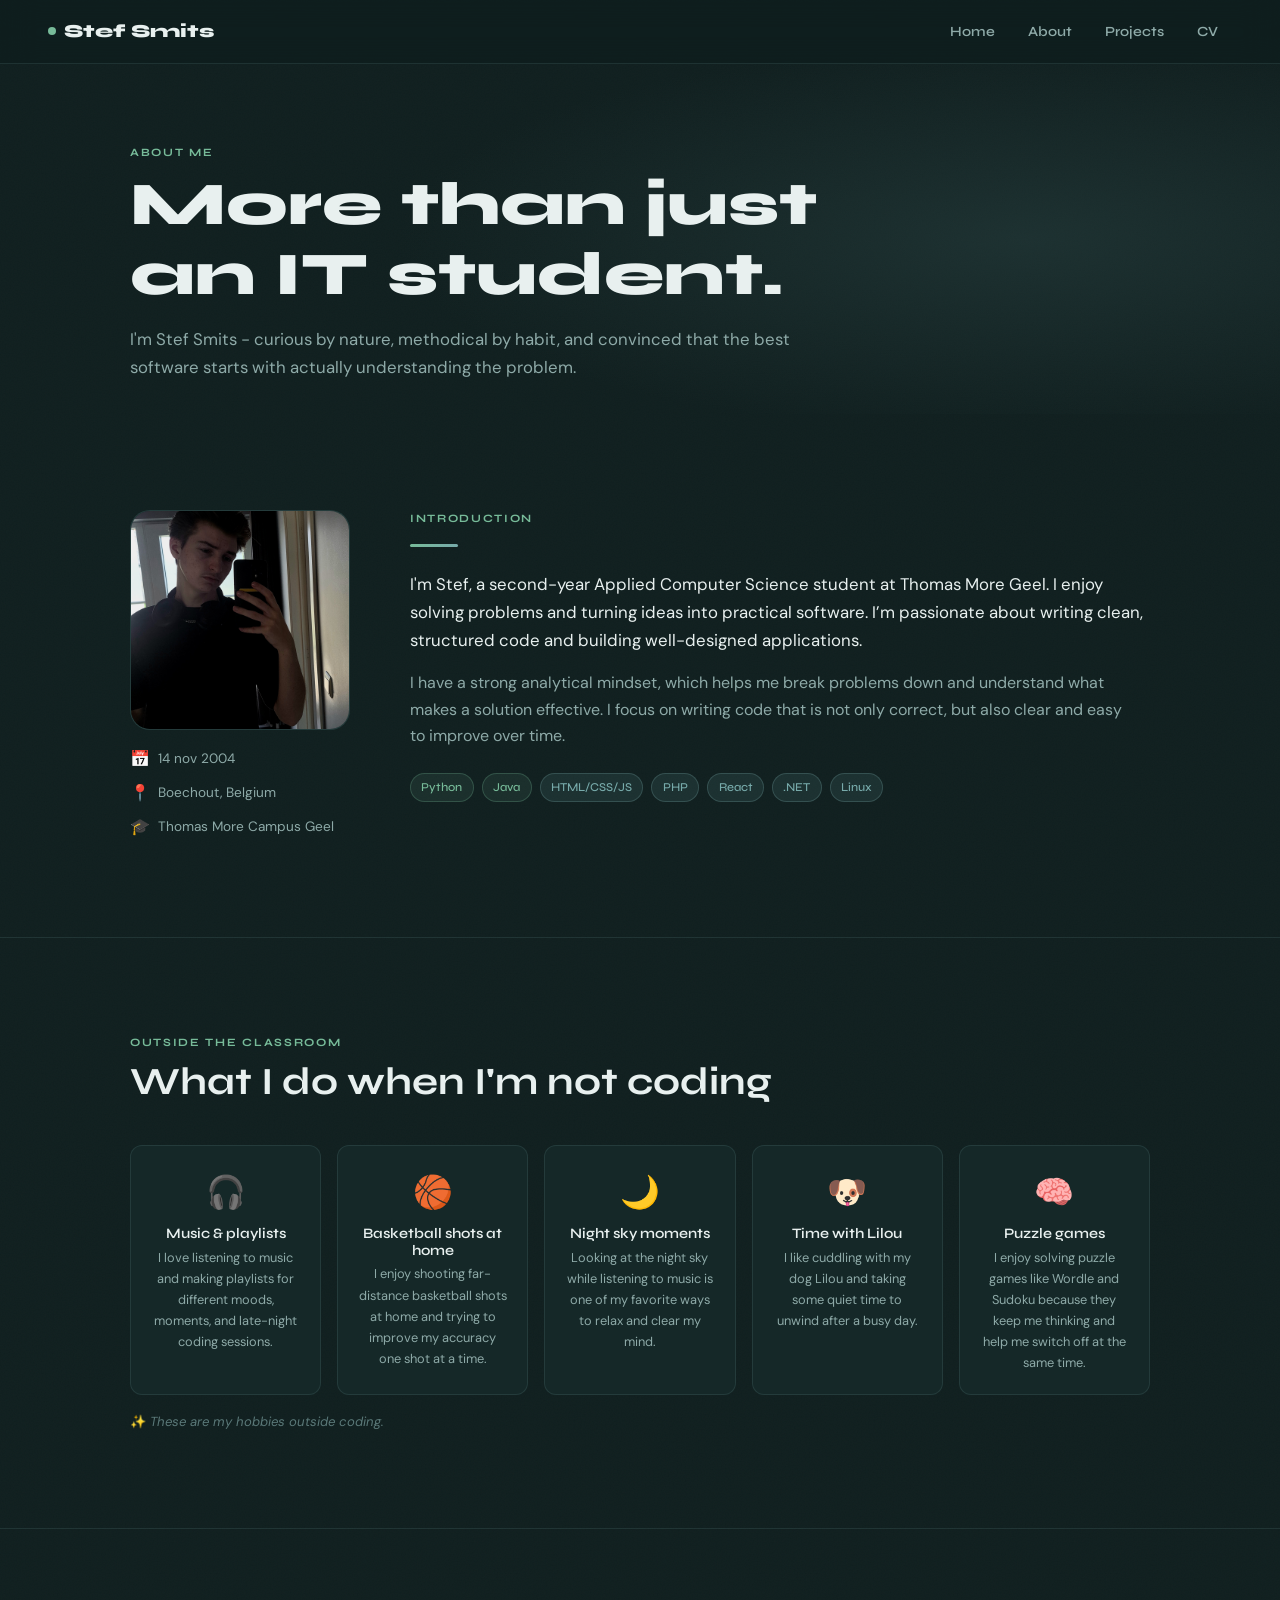
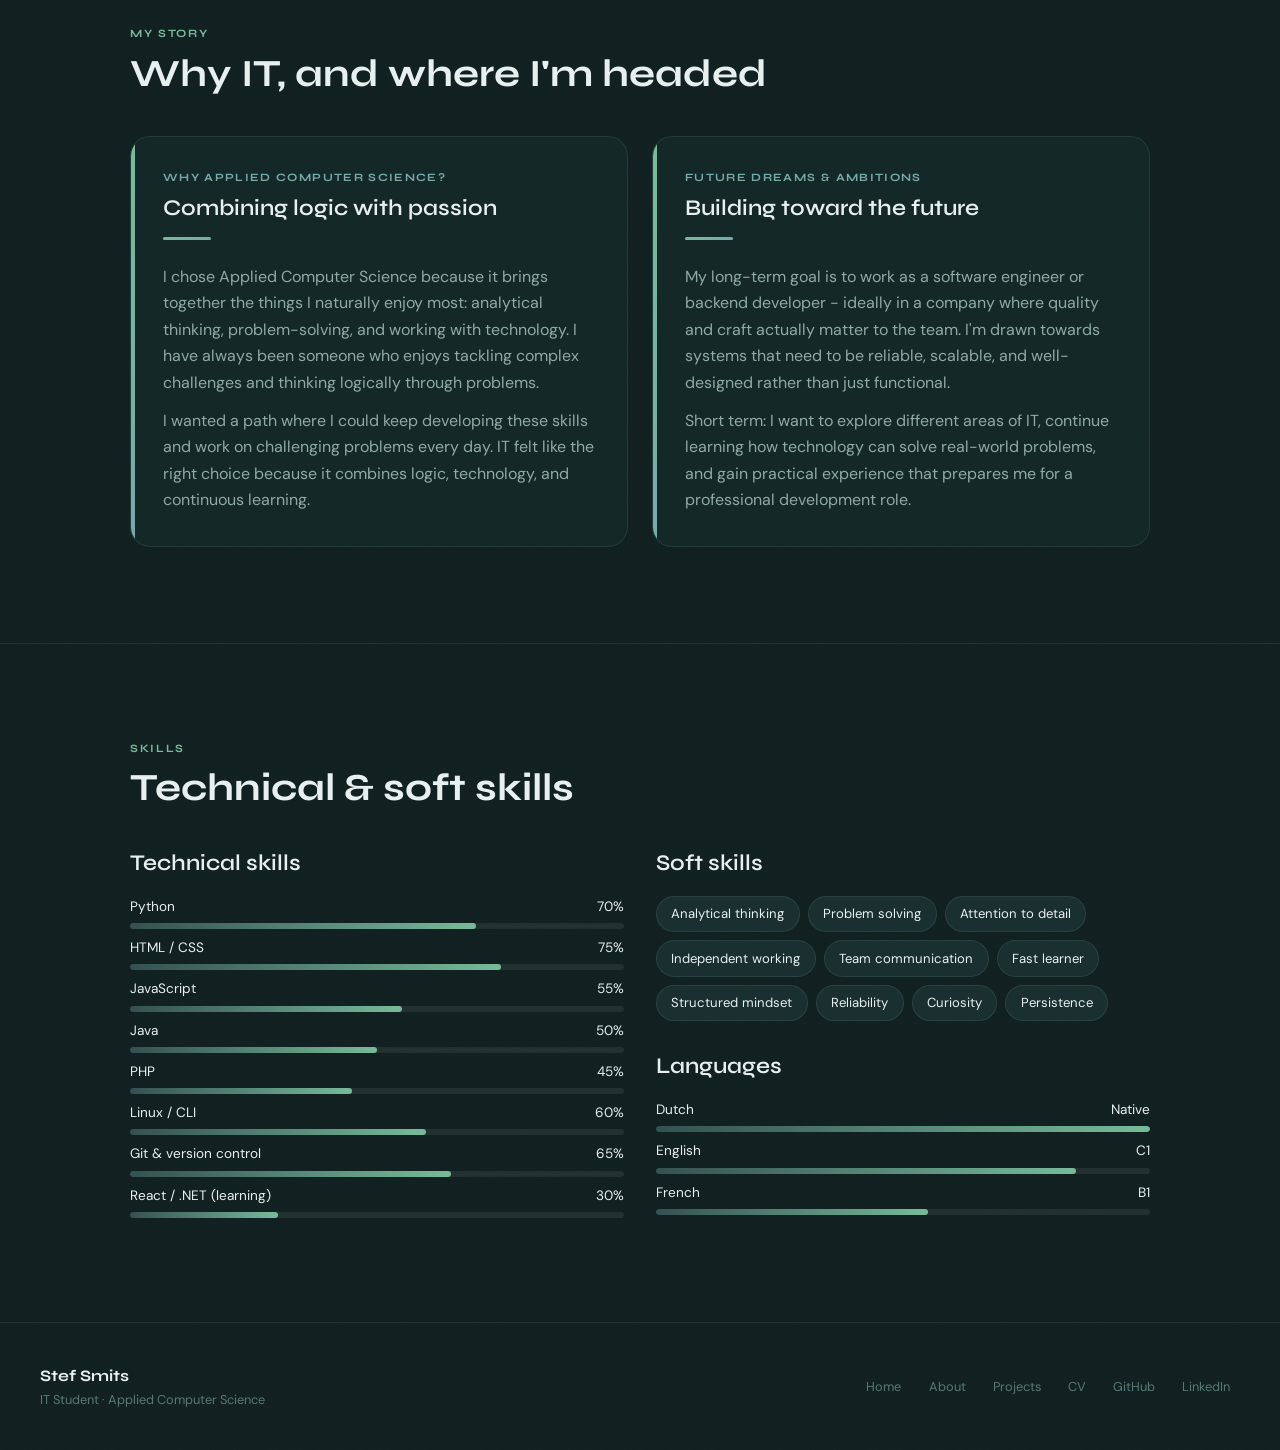
==== commit ae99c497: "Portfolio" ====
--- a/about.html
+++ b/about.html
@@ -3,8 +3,8 @@
 <head>
   <meta charset="UTF-8" />
   <meta name="viewport" content="width=device-width, initial-scale=1.0" />
-  <title>About — Stef Smits</title>
-  <meta name="description" content="About Stef Smits — background, hobbies, ambitions and skills." />
+  <title>About - Stef Smits</title>
+  <meta name="description" content="About Stef Smits - background, hobbies, ambitions and skills." />
   <link rel="icon" href="assets/images/favicon.svg" type="image/svg+xml" />
   <link rel="stylesheet" href="css/style.css" />
   <style>
@@ -209,7 +209,7 @@
       <p class="label fade-up">About Me</p>
       <h1 class="fade-up delay-1">More than just<br/>an IT student.</h1>
       <p class="fade-up delay-2" style="font-size:1.05rem; margin-top:1rem; max-width:55ch;">
-        I'm Stef Smits — curious by nature, methodical by habit, and convinced that the best software
+        I'm Stef Smits - curious by nature, methodical by habit, and convinced that the best software
         starts with actually understanding the problem.
       </p>
     </div>
@@ -222,18 +222,15 @@
         <div class="profile-photo-col">
           <div>
             <div class="profile-photo">
-              <!-- Replace with your actual photo -->
               <img
                 src="assets/images/profile.jpg"
                 alt="Stef Smits"
-                onerror="this.style.display='none'; this.parentElement.textContent='🧑‍💻';"
               />
             </div>
-            <!-- ↓ Fill in your details -->
             <div class="profile-meta">
-              <div class="profile-meta-item"><span>📍</span><span>Geel, Belgium</span></div>
+              <div class="profile-meta-item"><span>📅</span><span>14 nov 2004</span></div>
+              <div class="profile-meta-item"><span>📍</span><span>Boechout, Belgium</span></div>
               <div class="profile-meta-item"><span>🎓</span><span>Thomas More Campus Geel</span></div>
-              <div class="profile-meta-item"><span>📅</span><span>2004 · 1st year ACS</span></div>
             </div>
           </div>
         </div>
@@ -242,14 +239,13 @@
           <p class="label">Introduction</p>
           <div class="divider"></div>
           <p style="font-size:1.05rem; margin-bottom:1rem; color:var(--text);">
-            I'm Stef — a first-year Applied Computer Science student at Thomas More Geel.
-            I grew up fascinated by how computers work under the hood: what makes software fast,
-            why one approach beats another, and how you get from an idea to something that actually runs.
+            I'm Stef, a second-year Applied Computer Science student at Thomas More Geel.
+            I enjoy solving problems and turning ideas into practical software.
+            I’m passionate about writing clean, structured code and building well-designed applications.
           </p>
           <p style="margin-bottom:1.5rem;">
-            My background in Science-Mathematics gave me a strong analytical foundation.
-            I lean on that every time I sit down to code — breaking a problem apart before
-            diving into solutions.
+            I have a strong analytical mindset, which helps me break problems down and understand what makes a solution effective.
+            I focus on writing code that is not only correct, but also clear and easy to improve over time.
           </p>
           <div class="flex flex-wrap gap-1">
             <span class="tag green">Python</span>
@@ -274,38 +270,33 @@
       </div>
       <div class="hobby-grid">
         <div class="hobby-card" data-reveal="0">
-          <div class="hobby-icon">🎵</div>
-          <h4>Music production</h4>
-          <p>I produce music in my spare time — building tracks from scratch teaches you a lot about patience and iteration.</p>
+          <div class="hobby-icon">🎧</div>
+          <h4>Music & playlists</h4>
+          <p>I love listening to music and making playlists for different moods, moments, and late-night coding sessions.</p>
         </div>
         <div class="hobby-card" data-reveal="0.1">
-          <div class="hobby-icon">🧩</div>
-          <h4>Puzzle & strategy games</h4>
-          <p>I enjoy games that make you think — whether that's chess, logic puzzles, or games with deep mechanics.</p>
+          <div class="hobby-icon">🏀</div>
+          <h4>Basketball shots at home</h4>
+          <p>I enjoy shooting far-distance basketball shots at home and trying to improve my accuracy one shot at a time.</p>
         </div>
         <div class="hobby-card" data-reveal="0.2">
-          <div class="hobby-icon">🚴</div>
-          <h4>Cycling</h4>
-          <p>Long rides help me reset. There's something about solving problems in your head while moving that just works.</p>
+          <div class="hobby-icon">🌙</div>
+          <h4>Night sky moments</h4>
+          <p>Looking at the night sky while listening to music is one of my favorite ways to relax and clear my mind.</p>
         </div>
         <div class="hobby-card" data-reveal="0.3">
-          <div class="hobby-icon">📐</div>
-          <h4>Tinkering & building</h4>
-          <p>I like understanding how things work — whether it's hardware, software, or taking something apart to see inside.</p>
+          <div class="hobby-icon">🐶</div>
+          <h4>Time with Lilou</h4>
+          <p>I like cuddling with my dog Lilou and taking some quiet time to unwind after a busy day.</p>
         </div>
         <div class="hobby-card" data-reveal="0.4">
-          <div class="hobby-icon">📚</div>
-          <h4>Reading (tech & science)</h4>
-          <p>I read a lot around computer science — algorithms, systems design, and the occasional science deep-dive.</p>
-        </div>
-        <div class="hobby-card" data-reveal="0.5">
-          <div class="hobby-icon">🌐</div>
-          <h4>Building side projects</h4>
-          <p>I prototype ideas outside of school — the Wordle project on this domain started as a weekend experiment.</p>
+          <div class="hobby-icon">🧠</div>
+          <h4>Puzzle games</h4>
+          <p>I enjoy solving puzzle games like Wordle and Sudoku because they keep me thinking and help me switch off at the same time.</p>
         </div>
       </div>
       <p style="font-size:0.82rem; color:var(--text-dim); margin-top:1rem;">
-        ✏️ <em>Tip: update hobbies in about.html → .hobby-grid to match your actual interests.</em>
+        ✨ <em>These are my hobbies outside coding.</em>
       </p>
     </div>
   </section>
@@ -320,31 +311,30 @@
       <div class="two-col">
         <div class="story-card" data-reveal="0">
           <div class="qno">Why Applied Computer Science?</div>
-          <h3>The click that changed everything</h3>
+          <h3>Combining logic with passion</h3>
           <div class="divider"></div>
           <p>
-            My path into IT wasn't a planned decision — it was a realisation. During my final year
-            of secondary school I spent weekends building small scripts and browser tools just to
-            see if I could. That compulsive need to build and fix things made the choice obvious.
+            I chose Applied Computer Science because it brings together the things I naturally enjoy most:
+            analytical thinking, problem-solving, and working with technology. I have always been someone
+            who enjoys tackling complex challenges and thinking logically through problems.
           </p>
           <p style="margin-top:0.75rem;">
-            Applied Computer Science at Thomas More appealed to me because it's hands-on from day one.
-            I didn't want to spend years on theory before touching a real project. Here, you build
-            things — and you build them fast.
+            I wanted a path where I could keep developing these skills and work on challenging problems every day.
+            IT felt like the right choice because it combines logic, technology, and continuous learning.
           </p>
         </div>
         <div class="story-card" data-reveal="0.15">
           <div class="qno">Future dreams & ambitions</div>
-          <h3>Where I want to end up</h3>
+          <h3>Building toward the future</h3>
           <div class="divider"></div>
           <p>
-            My long-term goal is to work as a software engineer or backend developer — ideally
+            My long-term goal is to work as a software engineer or backend developer - ideally
             in a company where quality and craft actually matter to the team. I'm drawn towards
             systems that need to be reliable, scalable, and well-designed rather than just functional.
           </p>
           <p style="margin-top:0.75rem;">
-            Short term: I want to deepen my knowledge of backend development, get comfortable with
-            cloud infrastructure, and contribute to a meaningful open-source project before I graduate.
+            Short term: I want to explore different areas of IT, continue learning how technology can solve real-world problems,
+            and gain practical experience that prepares me for a professional development role.
           </p>
         </div>
       </div>
@@ -361,7 +351,6 @@
       <div class="skills-grid">
         <div class="skills-block">
           <h3>Technical skills</h3>
-          <!-- ↓ Adjust % honestly — it's better to be accurate than to claim 95% everything -->
           <div class="skill-bar-wrap">
             <div class="skill-bar-label"><span>Python</span><span>70%</span></div>
             <div class="skill-bar-track"><div class="skill-bar-fill" style="width:70%"></div></div>
@@ -424,55 +413,6 @@
             <div class="skill-bar-label"><span>French</span><span>B1</span></div>
             <div class="skill-bar-track"><div class="skill-bar-fill" style="width:55%"></div></div>
           </div>
-        </div>
-      </div>
-    </div>
-  </section>
-
-  <!-- ── Contact ────────────────────────────────── -->
-  <section class="section" id="contact">
-    <div class="container">
-      <div class="section-header">
-        <p class="label">Contact</p>
-        <h2>Get in touch</h2>
-      </div>
-      <div style="max-width:480px;">
-        <div class="contact-list">
-          <a href="mailto:more.dtail@gmail.com" class="contact-link">
-            <span class="ci">✉️</span>
-            <span>
-              more.dtail@gmail.com
-              <span class="cl">Personal email</span>
-            </span>
-          </a>
-          <a href="mailto:r1034513@student.thomasmore.be" class="contact-link">
-            <span class="ci">🎓</span>
-            <span>
-              r1034513@student.thomasmore.be
-              <span class="cl">School email</span>
-            </span>
-          </a>
-          <a href="https://github.com/stefsmits2004" target="_blank" rel="noopener" class="contact-link">
-            <span class="ci">🐙</span>
-            <span>
-              github.com/stefsmits2004
-              <span class="cl">Personal GitHub</span>
-            </span>
-          </a>
-          <a href="https://github.com/Stef-Smits" target="_blank" rel="noopener" class="contact-link">
-            <span class="ci">🐙</span>
-            <span>
-              github.com/Stef-Smits
-              <span class="cl">School GitHub</span>
-            </span>
-          </a>
-          <a href="https://linkedin.com/in/stefsmits2004" target="_blank" rel="noopener" class="contact-link">
-            <span class="ci">💼</span>
-            <span>
-              linkedin.com/in/stefsmits2004
-              <span class="cl">LinkedIn</span>
-            </span>
-          </a>
         </div>
       </div>
     </div>
